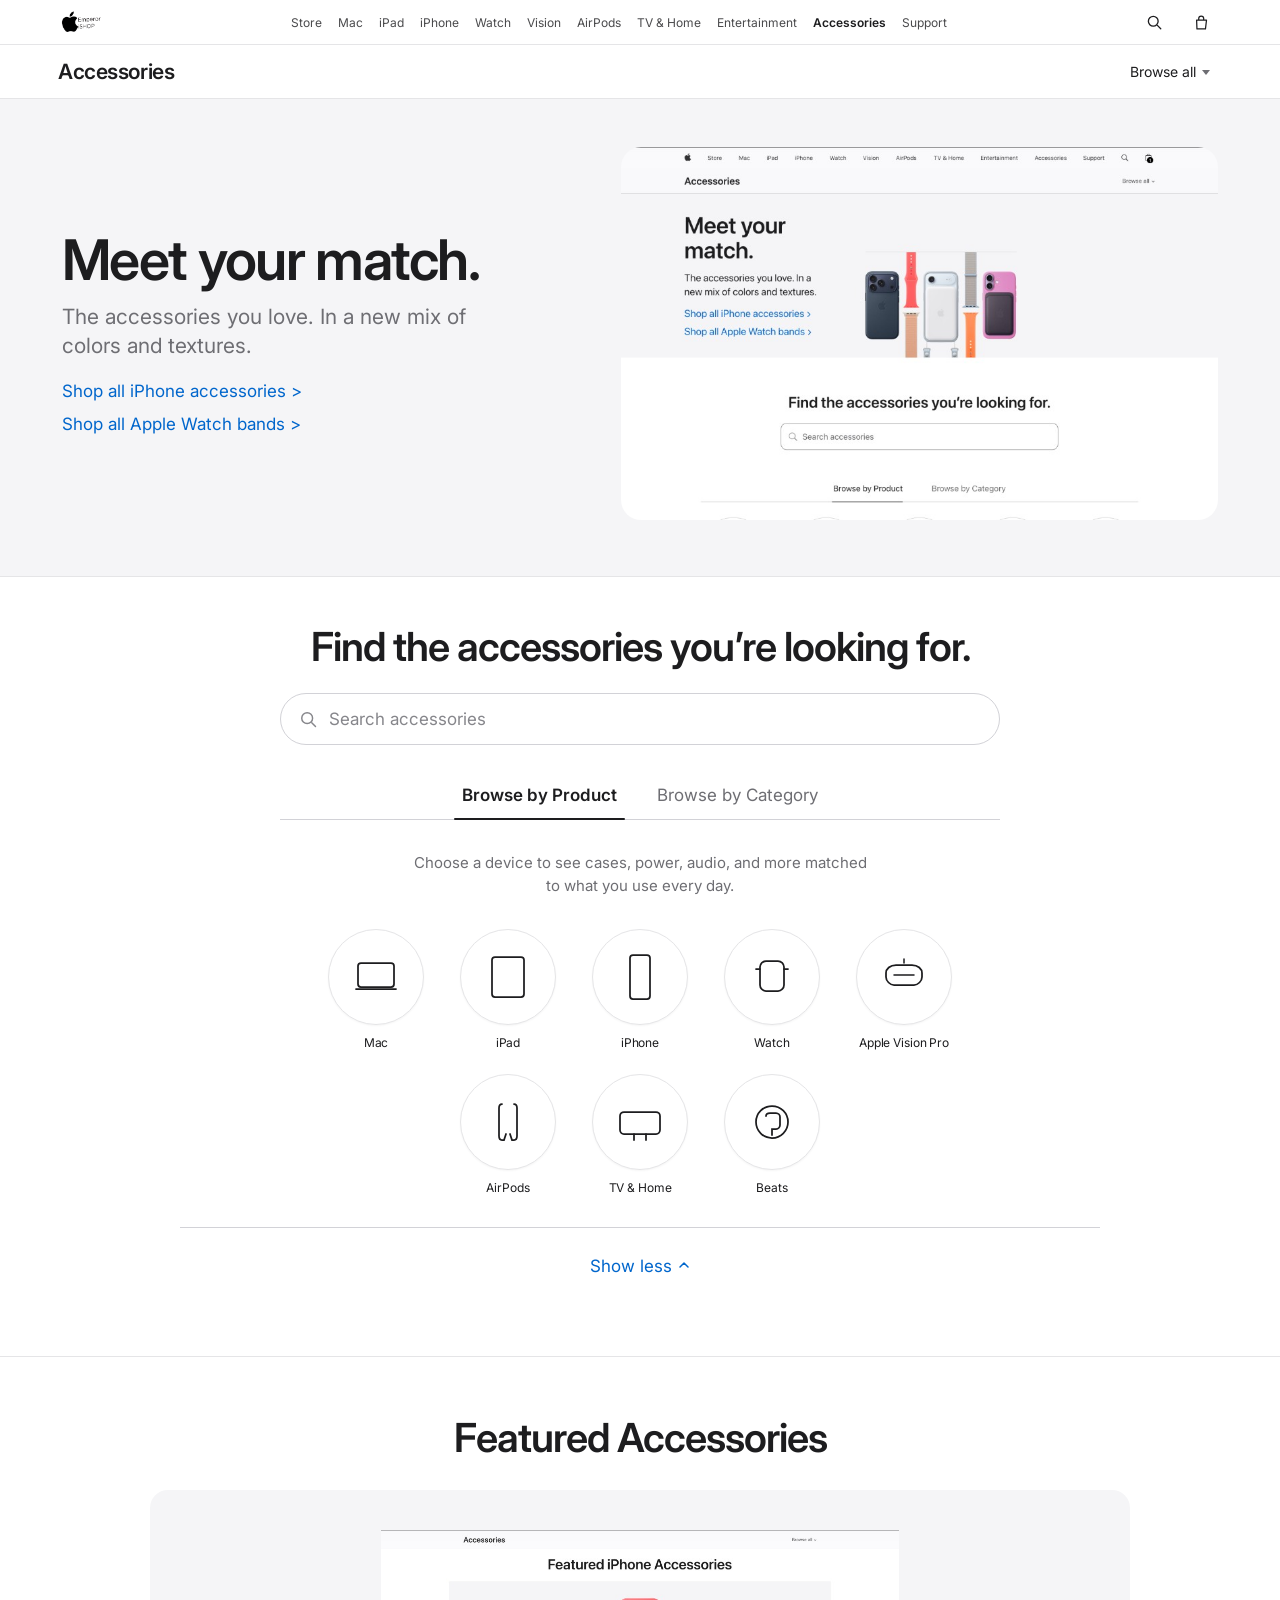
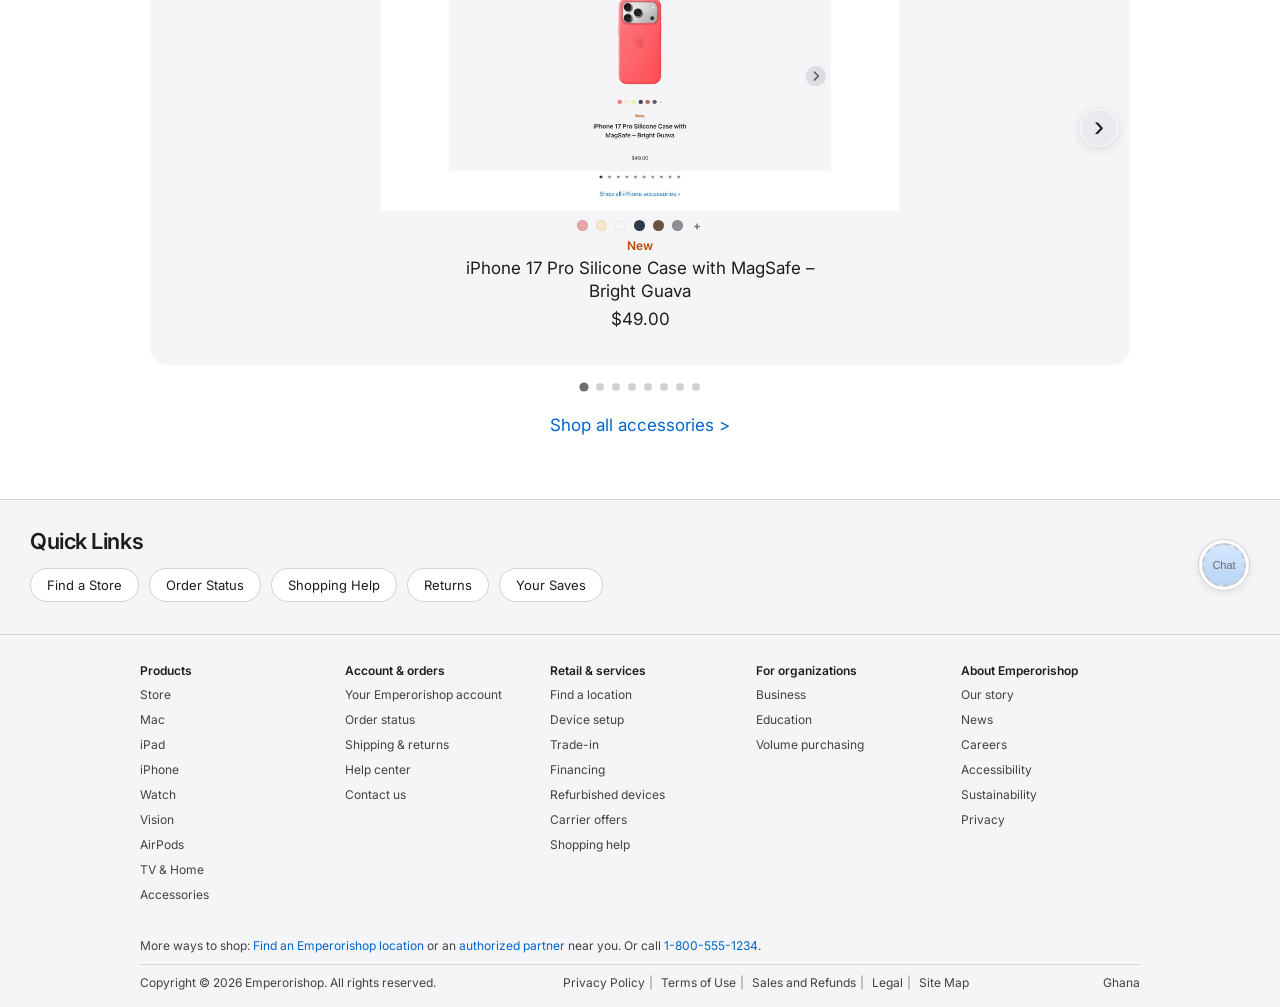
==== accessories/index.html @ 948c13aa "Update navigation links to point to the correct paths for Accessories and Support across multiple pa" ====
<!DOCTYPE html>
<html lang="en">
  <head>
    <meta charset="UTF-8" />
    <meta name="viewport" content="width=device-width, initial-scale=1.0" />
    <title>Accessories - Emperorishop</title>
    <link rel="preconnect" href="https://fonts.googleapis.com" />
    <link rel="preconnect" href="https://fonts.gstatic.com" crossorigin />
    <link
      href="https://fonts.googleapis.com/css2?family=Inter:wght@400;500;600;700&display=swap"
      rel="stylesheet"
    />
    <link rel="stylesheet" href="../mac/mac.css" />
    <link rel="stylesheet" href="./accessories.css" />
    <link rel="stylesheet" href="../scroll-arrows.css" />
  </head>
  <body>
    <header class="mac-top-nav">
      <div class="mac-nav-wrap">
        <a href="../index.html" class="mac-brand" aria-label="Emperorishop home">
          <img
            class="brand-logo"
            src="../images/emperorishop_logo.png"
            alt=""
            width="140"
            height="32"
            decoding="async"
          />
        </a>
        <nav class="mac-menu" id="site-menu" aria-label="Main Navigation">
          <a href="../store/">Store</a>
          <a href="../mac/">Mac</a>
          <a href="../ipad/">iPad</a>
          <a href="../iphone/">iPhone</a>
          <a href="#">Watch</a>
          <a href="#">Vision</a>
          <a href="#">AirPods</a>
          <a href="#">TV &amp; Home</a>
          <a href="#">Entertainment</a>
          <a href="./index.html" class="is-active" aria-current="page">Accessories</a>
          <a href="../support/">Support</a>
        </nav>
        <div class="mac-nav-icons">
          <button class="nav-icon-btn" type="button" aria-label="Search">
            <svg class="nav-icon-svg" width="18" height="18" viewBox="0 0 24 24" aria-hidden="true">
              <circle cx="11" cy="11" r="6.5" fill="none" stroke="currentColor" stroke-width="1.75" />
              <path d="M16.5 16.5L21 21" fill="none" stroke="currentColor" stroke-width="1.75" stroke-linecap="round" />
            </svg>
          </button>
          <button class="nav-icon-btn" type="button" aria-label="Shopping bag">
            <svg class="nav-icon-svg" width="17" height="19" viewBox="0 0 24 24" aria-hidden="true">
              <path
                d="M6.5 8.5h14L19 21H7L6.5 8.5zM9.5 8.5V6.5a3.5 3.5 0 117 0v2"
                fill="none"
                stroke="currentColor"
                stroke-width="1.75"
                stroke-linecap="round"
                stroke-linejoin="round"
              />
            </svg>
          </button>
          <button
            class="nav-menu-toggle"
            type="button"
            aria-label="Menu"
            aria-expanded="false"
            aria-controls="site-menu"
          >
            <span class="nav-menu-bars" aria-hidden="true"></span>
          </button>
        </div>
      </div>
    </header>

    <div class="accessories-subnav" role="region" aria-label="Accessories section">
      <div class="accessories-subnav-inner">
        <span class="accessories-subnav-title">Accessories</span>
        <button type="button" class="accessories-browse-btn" aria-expanded="false" aria-haspopup="listbox">
          Browse all
          <span class="chevron" aria-hidden="true"></span>
        </button>
      </div>
    </div>

    <main class="mac-main accessories-main">
      <section class="accessories-hero" aria-labelledby="accessories-hero-heading">
        <div class="accessories-hero-inner">
          <div class="accessories-hero-copy">
            <h1 id="accessories-hero-heading">Meet your match.</h1>
            <p>The accessories you love. In a new mix of colors and textures.</p>
            <div class="accessories-hero-ctas">
              <a href="../iphone/">Shop all iPhone accessories &gt;</a>
              <a href="#">Shop all Apple Watch bands &gt;</a>
            </div>
          </div>
          <div class="accessories-hero-media">
            <img
              src="../images/accessories-hero.png"
              alt=""
              width="980"
              height="560"
              decoding="async"
            />
          </div>
        </div>
      </section>

      <section class="accessories-find" aria-labelledby="accessories-find-heading">
        <div class="accessories-find-inner">
          <h2 id="accessories-find-heading">Find the accessories you&rsquo;re looking for.</h2>
          <div class="accessories-search-wrap">
            <svg width="20" height="20" viewBox="0 0 24 24" aria-hidden="true">
              <circle cx="11" cy="11" r="6.5" fill="none" stroke="currentColor" stroke-width="1.75" />
              <path d="M16.5 16.5L21 21" fill="none" stroke="currentColor" stroke-width="1.75" stroke-linecap="round" />
            </svg>
            <label for="accessories-search-input" class="visually-hidden">Search accessories</label>
            <input
              id="accessories-search-input"
              class="accessories-search"
              type="search"
              name="q"
              placeholder="Search accessories"
              autocomplete="off"
            />
          </div>
          <div
            class="accessories-tabs"
            role="tablist"
            aria-label="Browse accessories"
          >
            <button
              type="button"
              class="accessories-tab is-active"
              role="tab"
              id="tab-product"
              aria-selected="true"
              aria-controls="panel-product"
            >
              Browse by Product
            </button>
            <button
              type="button"
              class="accessories-tab"
              role="tab"
              id="tab-category"
              aria-selected="false"
              aria-controls="panel-category"
              tabindex="-1"
            >
              Browse by Category
            </button>
          </div>
        </div>
      </section>

      <div class="accessories-tab-panels">
        <div
          class="accessories-tab-panel accessories-tab-panel--product"
          id="panel-product"
          role="tabpanel"
          aria-labelledby="tab-product"
        >
          <div class="accessories-product-browse">
            <p class="accessories-product-intro">
              Choose a device to see cases, power, audio, and more matched to what you use every day.
            </p>
            <div class="accessories-product-grid accessories-product-grid--r1" role="list">
              <a href="../mac/" class="accessories-product-tile" role="listitem">
                <span class="accessories-product-icon" aria-hidden="true">
                  <svg viewBox="0 0 56 56" width="56" height="56" fill="none" xmlns="http://www.w3.org/2000/svg">
                    <rect x="10" y="14" width="36" height="24" rx="3" stroke="#1d1d1f" stroke-width="1.75" />
                    <path d="M8 40h40" stroke="#1d1d1f" stroke-width="1.75" stroke-linecap="round" />
                  </svg>
                </span>
                <span class="accessories-product-label">Mac</span>
              </a>
              <a href="../ipad/" class="accessories-product-tile" role="listitem">
                <span class="accessories-product-icon" aria-hidden="true">
                  <svg viewBox="0 0 56 56" width="56" height="56" fill="none" xmlns="http://www.w3.org/2000/svg">
                    <rect x="12" y="8" width="32" height="40" rx="3" stroke="#1d1d1f" stroke-width="1.75" />
                  </svg>
                </span>
                <span class="accessories-product-label">iPad</span>
              </a>
              <a href="../iphone/" class="accessories-product-tile" role="listitem">
                <span class="accessories-product-icon" aria-hidden="true">
                  <svg viewBox="0 0 56 56" width="56" height="56" fill="none" xmlns="http://www.w3.org/2000/svg">
                    <rect x="18" y="6" width="20" height="44" rx="3" stroke="#1d1d1f" stroke-width="1.75" />
                  </svg>
                </span>
                <span class="accessories-product-label">iPhone</span>
              </a>
              <a href="#" class="accessories-product-tile" role="listitem">
                <span class="accessories-product-icon" aria-hidden="true">
                  <svg viewBox="0 0 56 56" width="56" height="56" fill="none" xmlns="http://www.w3.org/2000/svg">
                    <rect x="16" y="12" width="24" height="30" rx="6" stroke="#1d1d1f" stroke-width="1.75" />
                    <path d="M12 20h4M40 20h4" stroke="#1d1d1f" stroke-width="1.75" stroke-linecap="round" />
                  </svg>
                </span>
                <span class="accessories-product-label">Watch</span>
              </a>
              <a href="#" class="accessories-product-tile" role="listitem">
                <span class="accessories-product-icon" aria-hidden="true">
                  <svg viewBox="0 0 56 56" width="56" height="56" fill="none" xmlns="http://www.w3.org/2000/svg">
                    <path
                      d="M10 24c0-4 4-8 10-8h16c6 0 10 4 10 8v4c0 4-4 8-8 8H18c-4 0-8-4-8-8v-4Z"
                      stroke="#1d1d1f"
                      stroke-width="1.75"
                    />
                    <path d="M28 14v-4M18 26h20" stroke="#1d1d1f" stroke-width="1.5" stroke-linecap="round" />
                  </svg>
                </span>
                <span class="accessories-product-label">Apple Vision Pro</span>
              </a>
            </div>
            <div
              class="accessories-product-grid accessories-product-grid--r2"
              id="accessories-product-row2"
              role="list"
              aria-label="More products"
            >
              <a href="#" class="accessories-product-tile" role="listitem">
                <span class="accessories-product-icon" aria-hidden="true">
                  <svg viewBox="0 0 56 56" width="56" height="56" fill="none" xmlns="http://www.w3.org/2000/svg">
                    <path
                      d="M22 10c-2 0-3 2-3 4v28c0 2 1 4 3 4h2l2-6M34 10c2 0 3 2 3 4v28c0 2-1 4-3 4h-2l-2-6"
                      stroke="#1d1d1f"
                      stroke-width="1.75"
                      stroke-linecap="round"
                    />
                  </svg>
                </span>
                <span class="accessories-product-label">AirPods</span>
              </a>
              <a href="#" class="accessories-product-tile" role="listitem">
                <span class="accessories-product-icon" aria-hidden="true">
                  <svg viewBox="0 0 56 56" width="56" height="56" fill="none" xmlns="http://www.w3.org/2000/svg">
                    <rect x="8" y="18" width="40" height="22" rx="4" stroke="#1d1d1f" stroke-width="1.75" />
                    <path d="M22 40v6M34 40v6" stroke="#1d1d1f" stroke-width="1.75" stroke-linecap="round" />
                  </svg>
                </span>
                <span class="accessories-product-label">TV &amp; Home</span>
              </a>
              <a href="#" class="accessories-product-tile" role="listitem">
                <span class="accessories-product-icon" aria-hidden="true">
                  <svg viewBox="0 0 56 56" width="56" height="56" fill="none" xmlns="http://www.w3.org/2000/svg">
                    <circle cx="28" cy="28" r="16" stroke="#1d1d1f" stroke-width="1.75" />
                    <path
                      d="M22 22c0-2 2-3 4-3h6c2.5 0 4 2 4 4v8c0 2-1.5 4-4 4h-4v6"
                      stroke="#1d1d1f"
                      stroke-width="1.75"
                      stroke-linecap="round"
                      fill="none"
                    />
                  </svg>
                </span>
                <span class="accessories-product-label">Beats</span>
              </a>
            </div>
            <div class="accessories-show-strip">
              <button
                type="button"
                class="accessories-show-toggle"
                id="accessories-show-toggle"
                aria-expanded="true"
                aria-controls="accessories-product-row2"
              >
                <span class="accessories-show-label">Show less</span>
                <svg
                  class="accessories-show-chevron"
                  width="12"
                  height="12"
                  viewBox="0 0 12 12"
                  aria-hidden="true"
                >
                  <path
                    fill="none"
                    stroke="currentColor"
                    stroke-width="1.5"
                    stroke-linecap="round"
                    stroke-linejoin="round"
                    d="M2 7l4-4 4 4"
                  />
                </svg>
              </button>
            </div>
          </div>
        </div>
        <div
          class="accessories-tab-panel accessories-tab-panel--category"
          id="panel-category"
          role="tabpanel"
          aria-labelledby="tab-category"
          hidden
        >
          <div class="accessories-category-browse">
            <p class="accessories-category-intro">
              Browse chargers, bands, bags, and more—organized the way you shop.
            </p>
            <div class="accessories-category-grid accessories-category-grid--r1" role="list">
              <a href="#" class="accessories-product-tile" role="listitem">
                <span class="accessories-product-icon" aria-hidden="true">
                  <svg viewBox="0 0 56 56" fill="none" xmlns="http://www.w3.org/2000/svg">
                    <path
                      d="M18 16l1.2 3.5 3.5 1.2-3.5 1.2L18 25.6l-1.2-3.7-3.5-1.2 3.5-1.2L18 16zM38 10l1 2.8 2.8 1-2.8 1L38 17.6l-1-2.8-2.8-1 2.8-1L38 10zM30 32l1 2.8 2.8 1-2.8 1L30 39.6l-1-2.8-2.8-1 2.8-1L30 32z"
                      fill="#1d1d1f"
                    />
                  </svg>
                </span>
                <span class="accessories-product-label">New Arrivals</span>
              </a>
              <a href="#" class="accessories-product-tile" role="listitem">
                <span class="accessories-product-icon" aria-hidden="true">
                  <svg viewBox="0 0 56 56" fill="none" xmlns="http://www.w3.org/2000/svg">
                    <rect x="14" y="10" width="22" height="36" rx="4" stroke="#1d1d1f" stroke-width="1.75" />
                    <rect x="18" y="14" width="14" height="22" rx="2" stroke="#1d1d1f" stroke-width="1.5" opacity="0.5" />
                  </svg>
                </span>
                <span class="accessories-product-label">Cases &amp; Protection</span>
              </a>
              <a href="#" class="accessories-product-tile" role="listitem">
                <span class="accessories-product-icon" aria-hidden="true">
                  <svg viewBox="0 0 56 56" fill="none" xmlns="http://www.w3.org/2000/svg">
                    <path
                      d="M18 12h12v8H18zM22 20v6M26 20v6"
                      stroke="#1d1d1f"
                      stroke-width="1.75"
                      stroke-linecap="round"
                    />
                    <path
                      d="M30 26c4 4 6 10 6 16"
                      stroke="#1d1d1f"
                      stroke-width="1.75"
                      stroke-linecap="round"
                    />
                    <path d="M36 42h6l4 4" stroke="#1d1d1f" stroke-width="1.5" stroke-linecap="round" />
                  </svg>
                </span>
                <span class="accessories-product-label">Charging Essentials</span>
              </a>
              <a href="#" class="accessories-product-tile" role="listitem">
                <span class="accessories-product-icon" aria-hidden="true">
                  <svg viewBox="0 0 56 56" fill="none" xmlns="http://www.w3.org/2000/svg">
                    <circle cx="28" cy="28" r="14" stroke="#1d1d1f" stroke-width="1.75" />
                    <path d="M28 18v20" stroke="#1d1d1f" stroke-width="1.75" stroke-linecap="round" />
                  </svg>
                </span>
                <span class="accessories-product-label">MagSafe</span>
              </a>
              <a href="#" class="accessories-product-tile" role="listitem">
                <span class="accessories-product-icon" aria-hidden="true">
                  <svg viewBox="0 0 56 56" fill="none" xmlns="http://www.w3.org/2000/svg">
                    <path
                      d="M12 30c0-8 7-14 16-14s16 6 16 14v6H12v-6z"
                      stroke="#1d1d1f"
                      stroke-width="1.75"
                      stroke-linejoin="round"
                    />
                    <path d="M16 22c4-6 10-8 12-8s8 2 12 8" stroke="#1d1d1f" stroke-width="1.75" stroke-linecap="round" />
                  </svg>
                </span>
                <span class="accessories-product-label">Headphones &amp; Speakers</span>
              </a>
            </div>
            <div
              class="accessories-category-grid accessories-category-grid--extra"
              id="accessories-category-extra"
              role="list"
              aria-label="More categories"
            >
              <a href="#" class="accessories-product-tile" role="listitem">
                <span class="accessories-product-icon" aria-hidden="true">
                  <svg viewBox="0 0 56 56" fill="none" xmlns="http://www.w3.org/2000/svg">
                    <rect x="18" y="14" width="20" height="28" rx="4" stroke="#1d1d1f" stroke-width="1.75" />
                    <path d="M14 22h4M14 34h4M38 22h4M38 34h4" stroke="#1d1d1f" stroke-width="1.5" stroke-linecap="round" />
                  </svg>
                </span>
                <span class="accessories-product-label">Apple Watch Bands</span>
              </a>
              <a href="#" class="accessories-product-tile" role="listitem">
                <span class="accessories-product-icon" aria-hidden="true">
                  <svg viewBox="0 0 56 56" fill="none" xmlns="http://www.w3.org/2000/svg">
                    <path
                      d="M10 24c0-4 4-8 10-8h16c6 0 10 4 10 8v4c0 4-4 8-8 8H18c-4 0-8-4-8-8v-4Z"
                      stroke="#1d1d1f"
                      stroke-width="1.75"
                    />
                    <path d="M28 14v-4M18 26h20" stroke="#1d1d1f" stroke-width="1.5" stroke-linecap="round" />
                  </svg>
                </span>
                <span class="accessories-product-label">Apple Vision Pro</span>
              </a>
              <a href="#" class="accessories-product-tile" role="listitem">
                <span class="accessories-product-icon" aria-hidden="true">
                  <svg viewBox="0 0 56 56" fill="none" xmlns="http://www.w3.org/2000/svg">
                    <path
                      d="M18 14c6-4 14-4 20 0"
                      stroke="#1d1d1f"
                      stroke-width="1.5"
                      stroke-linecap="round"
                    />
                    <path
                      d="M22 18c4-2.5 8-2.5 12 0M26 22h4"
                      stroke="#1d1d1f"
                      stroke-width="1.5"
                      stroke-linecap="round"
                    />
                    <path
                      d="M16 34h24l-2-16H18l-2 16z"
                      stroke="#1d1d1f"
                      stroke-width="1.75"
                      stroke-linecap="round"
                      stroke-linejoin="round"
                    />
                    <path
                      d="M22 26h2M28 26h2M32 26h2"
                      stroke="#1d1d1f"
                      stroke-width="1.5"
                      stroke-linecap="round"
                    />
                  </svg>
                </span>
                <span class="accessories-product-label">Home Office</span>
              </a>
              <a href="#" class="accessories-product-tile" role="listitem">
                <span class="accessories-product-icon" aria-hidden="true">
                  <svg viewBox="0 0 56 56" fill="none" xmlns="http://www.w3.org/2000/svg">
                    <rect x="10" y="18" width="36" height="22" rx="2" stroke="#1d1d1f" stroke-width="1.75" />
                    <path
                      d="M14 22h4M22 22h4M30 22h4M38 22h4M14 26h4M22 26h4M30 26h4M14 30h4M22 30h4"
                      stroke="#1d1d1f"
                      stroke-width="1.25"
                      stroke-linecap="round"
                    />
                  </svg>
                </span>
                <span class="accessories-product-label">Mice &amp; Keyboards</span>
              </a>
              <a href="#" class="accessories-product-tile" role="listitem">
                <span class="accessories-product-icon" aria-hidden="true">
                  <svg viewBox="0 0 56 56" fill="none" xmlns="http://www.w3.org/2000/svg">
                    <circle cx="28" cy="28" r="12" stroke="#1d1d1f" stroke-width="1.75" />
                    <path
                      d="M24 28c0-2 2-3 4-3s4 1 4 3-2 3-4 3-4-1-4-3z"
                      fill="#1d1d1f"
                    />
                  </svg>
                </span>
                <span class="accessories-product-label">AirTag and Accessories</span>
              </a>

              <a href="#" class="accessories-product-tile" role="listitem">
                <span class="accessories-product-icon" aria-hidden="true">
                  <svg viewBox="0 0 56 56" fill="none" xmlns="http://www.w3.org/2000/svg">
                    <circle cx="22" cy="14" r="4" stroke="#1d1d1f" stroke-width="1.75" />
                    <path
                      d="M18 22l-4 18h8l2-8 2 8h8l-4-18"
                      stroke="#1d1d1f"
                      stroke-width="1.75"
                      stroke-linecap="round"
                      stroke-linejoin="round"
                    />
                    <path d="M20 32h12" stroke="#1d1d1f" stroke-width="1.5" stroke-linecap="round" />
                  </svg>
                </span>
                <span class="accessories-product-label">Health &amp; Fitness</span>
              </a>
              <a href="#" class="accessories-product-tile" role="listitem">
                <span class="accessories-product-icon" aria-hidden="true">
                  <svg viewBox="0 0 56 56" fill="none" xmlns="http://www.w3.org/2000/svg">
                    <circle cx="28" cy="28" r="14" stroke="#1d1d1f" stroke-width="1.75" />
                    <circle cx="28" cy="26" r="3" fill="#1d1d1f" />
                    <path
                      d="M22 34h12M28 22v6"
                      stroke="#1d1d1f"
                      stroke-width="1.75"
                      stroke-linecap="round"
                    />
                  </svg>
                </span>
                <span class="accessories-product-label">Accessibility</span>
              </a>
              <a href="#" class="accessories-product-tile" role="listitem">
                <span class="accessories-product-icon" aria-hidden="true">
                  <svg viewBox="0 0 56 56" fill="none" xmlns="http://www.w3.org/2000/svg">
                    <rect x="14" y="20" width="28" height="18" rx="4" stroke="#1d1d1f" stroke-width="1.75" />
                    <path d="M18 26h6M24 26h2M32 26h4M18 30h8M26 30h6" stroke="#1d1d1f" stroke-width="1.5" stroke-linecap="round" />
                    <path d="M22 14v4M34 14v4" stroke="#1d1d1f" stroke-width="1.75" stroke-linecap="round" />
                  </svg>
                </span>
                <span class="accessories-product-label">Gaming</span>
              </a>
              <a href="#" class="accessories-product-tile" role="listitem">
                <span class="accessories-product-icon" aria-hidden="true">
                  <svg viewBox="0 0 56 56" fill="none" xmlns="http://www.w3.org/2000/svg">
                    <rect x="16" y="18" width="24" height="18" rx="3" stroke="#1d1d1f" stroke-width="1.75" />
                    <circle cx="22" cy="26" r="2.5" fill="#1d1d1f" />
                    <path d="M30 24h6M33 21v6" stroke="#1d1d1f" stroke-width="1.5" stroke-linecap="round" />
                    <path d="M28 14h4l2-4" stroke="#1d1d1f" stroke-width="1.5" stroke-linecap="round" />
                  </svg>
                </span>
                <span class="accessories-product-label">Photography</span>
              </a>
              <a href="#" class="accessories-product-tile" role="listitem">
                <span class="accessories-product-icon" aria-hidden="true">
                  <svg viewBox="0 0 56 56" fill="none" xmlns="http://www.w3.org/2000/svg">
                    <path
                      d="M12 36c8-12 12-20 20-24 4 8 8 14 16 18-4 4-8 6-14 6-8 0-16-4-22 0z"
                      stroke="#1d1d1f"
                      stroke-width="1.75"
                      stroke-linecap="round"
                      stroke-linejoin="round"
                    />
                  </svg>
                </span>
                <span class="accessories-product-label">Creative Tools</span>
              </a>
            </div>
            <div class="accessories-show-strip">
              <button
                type="button"
                class="accessories-show-toggle"
                id="accessories-category-show-toggle"
                aria-expanded="true"
                aria-controls="accessories-category-extra"
              >
                <span class="accessories-show-label">Show less</span>
                <svg
                  class="accessories-show-chevron"
                  width="12"
                  height="12"
                  viewBox="0 0 12 12"
                  aria-hidden="true"
                >
                  <path
                    fill="none"
                    stroke="currentColor"
                    stroke-width="1.5"
                    stroke-linecap="round"
                    stroke-linejoin="round"
                    d="M2 7l4-4 4 4"
                  />
                </svg>
              </button>
            </div>
          </div>
        </div>
      </div>

      <section class="accessories-featured-iphone" aria-labelledby="featured-iphone-heading">
        <div class="accessories-featured-inner">
          <h2 id="featured-iphone-heading" class="accessories-featured-title">Featured Accessories</h2>
          <div
            class="accessories-featured-carousel scroll-arrows-wrap"
            id="featuredIphoneCarousel"
            role="region"
            aria-roledescription="carousel"
            aria-label="Featured accessories"
          >
            <div class="accessories-featured-viewport">
              <div class="accessories-featured-track" id="featuredIphoneTrack">
                <article class="accessories-featured-slide" aria-hidden="false" data-featured-slide="0">
                  <div class="accessories-featured-slide-media">
                    <img
                      src="../images/featured-iphone-accessory-1.png"
                      alt="iPhone 17 Pro Silicone Case with MagSafe in Bright Guava"
                      width="420"
                      height="420"
                      decoding="async"
                    />
                  </div>
                  <div class="accessories-featured-swatches" aria-hidden="true">
                    <span class="accessories-featured-swatch" style="--swatch: #e8a4a8"></span>
                    <span class="accessories-featured-swatch" style="--swatch: #f5e6c8"></span>
                    <span class="accessories-featured-swatch" style="--swatch: #f5f5f5"></span>
                    <span class="accessories-featured-swatch" style="--swatch: #2d3a4a"></span>
                    <span class="accessories-featured-swatch" style="--swatch: #6b5344"></span>
                    <span class="accessories-featured-swatch" style="--swatch: #8e8e93"></span>
                    <span class="accessories-featured-swatch accessories-featured-swatch--more">+</span>
                  </div>
                  <p class="accessories-featured-badge">New</p>
                  <h3 class="accessories-featured-name">
                    iPhone 17 Pro Silicone Case with MagSafe – Bright Guava
                  </h3>
                  <p class="accessories-featured-price">$49.00</p>
                </article>
                <article class="accessories-featured-slide" aria-hidden="true" data-featured-slide="1">
                  <div class="accessories-featured-slide-media">
                    <img
                      src="../images/iPhone%20lineup%20image.jpg"
                      alt="iPhone accessories"
                      width="420"
                      height="420"
                      decoding="async"
                    />
                  </div>
                  <div class="accessories-featured-swatches" aria-hidden="true">
                    <span class="accessories-featured-swatch" style="--swatch: #1d1d1f"></span>
                    <span class="accessories-featured-swatch" style="--swatch: #e8e8ed"></span>
                    <span class="accessories-featured-swatch" style="--swatch: #0071e3"></span>
                    <span class="accessories-featured-swatch accessories-featured-swatch--more">+</span>
                  </div>
                  <p class="accessories-featured-badge">New</p>
                  <h3 class="accessories-featured-name">Clear Case with MagSafe for iPhone 17</h3>
                  <p class="accessories-featured-price">$39.00</p>
                </article>
                <article class="accessories-featured-slide" aria-hidden="true" data-featured-slide="2">
                  <div class="accessories-featured-slide-media">
                    <img
                      src="../images/AirPods%20image.jpg"
                      alt="AirPods Pro"
                      width="420"
                      height="420"
                      decoding="async"
                    />
                  </div>
                  <div class="accessories-featured-swatches" aria-hidden="true">
                    <span class="accessories-featured-swatch" style="--swatch: #f5f5f7"></span>
                    <span class="accessories-featured-swatch" style="--swatch: #1d1d1f"></span>
                  </div>
                  <p class="accessories-featured-badge">New</p>
                  <h3 class="accessories-featured-name">AirPods Pro 3</h3>
                  <p class="accessories-featured-price">$249.00</p>
                </article>
                <article class="accessories-featured-slide" aria-hidden="true" data-featured-slide="3">
                  <div class="accessories-featured-slide-media">
                    <img
                      src="../images/Watch%20product%20.jpg"
                      alt="Apple Watch band"
                      width="420"
                      height="420"
                      decoding="async"
                    />
                  </div>
                  <div class="accessories-featured-swatches" aria-hidden="true">
                    <span class="accessories-featured-swatch" style="--swatch: #c4a574"></span>
                    <span class="accessories-featured-swatch" style="--swatch: #3a3a3c"></span>
                    <span class="accessories-featured-swatch" style="--swatch: #e85d75"></span>
                    <span class="accessories-featured-swatch accessories-featured-swatch--more">+</span>
                  </div>
                  <h3 class="accessories-featured-name">Sport Band for Apple Watch</h3>
                  <p class="accessories-featured-price">$49.00</p>
                </article>
                <article class="accessories-featured-slide" aria-hidden="true" data-featured-slide="4">
                  <div class="accessories-featured-slide-media">
                    <img
                      src="../images/Card%20image.jpg"
                      alt="Wallet accessory"
                      width="420"
                      height="420"
                      decoding="async"
                    />
                  </div>
                  <div class="accessories-featured-swatches" aria-hidden="true">
                    <span class="accessories-featured-swatch" style="--swatch: #5c4033"></span>
                    <span class="accessories-featured-swatch" style="--swatch: #1d1d1f"></span>
                  </div>
                  <h3 class="accessories-featured-name">FineWoven Wallet with MagSafe</h3>
                  <p class="accessories-featured-price">$59.00</p>
                </article>
                <article class="accessories-featured-slide" aria-hidden="true" data-featured-slide="5">
                  <div class="accessories-featured-slide-media">
                    <img
                      src="../images/Trade%20In%20image.jpg"
                      alt="Charging accessory"
                      width="420"
                      height="420"
                      decoding="async"
                    />
                  </div>
                  <div class="accessories-featured-swatches" aria-hidden="true">
                    <span class="accessories-featured-swatch" style="--swatch: #ffffff"></span>
                  </div>
                  <h3 class="accessories-featured-name">MagSafe Charger (2 m)</h3>
                  <p class="accessories-featured-price">$39.00</p>
                </article>
                <article class="accessories-featured-slide" aria-hidden="true" data-featured-slide="6">
                  <div class="accessories-featured-slide-media">
                    <img
                      src="../images/Front%20iPad%20image.jpg"
                      alt="Smart accessory"
                      width="420"
                      height="420"
                      decoding="async"
                    />
                  </div>
                  <div class="accessories-featured-swatches" aria-hidden="true">
                    <span class="accessories-featured-swatch" style="--swatch: #2d2d2f"></span>
                    <span class="accessories-featured-swatch" style="--swatch: #e3dcd4"></span>
                    <span class="accessories-featured-swatch accessories-featured-swatch--more">+</span>
                  </div>
                  <p class="accessories-featured-badge">New</p>
                  <h3 class="accessories-featured-name">Smart Folio for iPhone 17 Pro</h3>
                  <p class="accessories-featured-price">$79.00</p>
                </article>
                <article class="accessories-featured-slide" aria-hidden="true" data-featured-slide="7">
                  <div class="accessories-featured-slide-media">
                    <img
                      src="../images/MacBook%20image%20with%20hands.jpg"
                      alt="Desk accessory"
                      width="420"
                      height="420"
                      decoding="async"
                    />
                  </div>
                  <div class="accessories-featured-swatches" aria-hidden="true">
                    <span class="accessories-featured-swatch" style="--swatch: #c7c7cc"></span>
                    <span class="accessories-featured-swatch" style="--swatch: #1d1d1f"></span>
                  </div>
                  <h3 class="accessories-featured-name">20W USB-C Power Adapter</h3>
                  <p class="accessories-featured-price">$19.00</p>
                </article>
              </div>
            </div>
            <button
              type="button"
              class="scroll-arrow-btn scroll-arrow-btn-next accessories-featured-next is-visible"
              id="featuredIphoneNext"
              aria-label="Next featured accessory"
            >
              <span aria-hidden="true">›</span>
            </button>
          </div>
          <div class="accessories-featured-dots" role="tablist" aria-label="Featured slides">
            <button
              type="button"
              class="accessories-featured-dot is-active"
              role="tab"
              aria-selected="true"
              aria-label="Slide 1"
              data-featured-dot="0"
            ></button>
            <button type="button" class="accessories-featured-dot" role="tab" aria-selected="false" aria-label="Slide 2" data-featured-dot="1"></button>
            <button type="button" class="accessories-featured-dot" role="tab" aria-selected="false" aria-label="Slide 3" data-featured-dot="2"></button>
            <button type="button" class="accessories-featured-dot" role="tab" aria-selected="false" aria-label="Slide 4" data-featured-dot="3"></button>
            <button type="button" class="accessories-featured-dot" role="tab" aria-selected="false" aria-label="Slide 5" data-featured-dot="4"></button>
            <button type="button" class="accessories-featured-dot" role="tab" aria-selected="false" aria-label="Slide 6" data-featured-dot="5"></button>
            <button type="button" class="accessories-featured-dot" role="tab" aria-selected="false" aria-label="Slide 7" data-featured-dot="6"></button>
            <button type="button" class="accessories-featured-dot" role="tab" aria-selected="false" aria-label="Slide 8" data-featured-dot="7"></button>
          </div>
          <p class="accessories-featured-shopall">
            <a href="../iphone/">Shop all accessories &gt;</a>
          </p>
        </div>
      </section>
    </main>

    <section class="quick-links-band" aria-label="Quick Links">
      <div class="quick-links-inner">
        <div class="quick-links-row">
          <div class="quick-links-left">
            <h2 class="quick-links-title">Quick Links</h2>
            <div class="quick-links-pills">
              <a href="#">Find a Store</a>
              <a href="#">Order Status</a>
              <a href="#">Shopping Help</a>
              <a href="#">Returns</a>
              <a href="#">Your Saves</a>
            </div>
          </div>
          <button type="button" class="quick-links-fab" aria-label="Chat with a specialist">
            <span class="quick-links-avatar placeholder">Chat</span>
          </button>
        </div>
      </div>
    </section>

    <footer class="site-footer">
      <div class="footer-wrap">
        <div class="footer-links-grid">
          <div class="footer-col">
            <h4>Products</h4>
            <a href="../store/">Store</a>
            <a href="../mac/">Mac</a>
            <a href="../ipad/">iPad</a>
            <a href="../iphone/">iPhone</a>
            <a href="#">Watch</a>
            <a href="#">Vision</a>
            <a href="#">AirPods</a>
            <a href="#">TV &amp; Home</a>
            <a href="./index.html" aria-current="page">Accessories</a>
          </div>

          <div class="footer-col">
            <h4>Account &amp; orders</h4>
            <a href="#">Your Emperorishop account</a>
            <a href="#">Order status</a>
            <a href="#">Shipping &amp; returns</a>
            <a href="#">Help center</a>
            <a href="#">Contact us</a>
          </div>

          <div class="footer-col">
            <h4>Retail &amp; services</h4>
            <a href="#">Find a location</a>
            <a href="#">Device setup</a>
            <a href="#">Trade-in</a>
            <a href="#">Financing</a>
            <a href="#">Refurbished devices</a>
            <a href="#">Carrier offers</a>
            <a href="#">Shopping help</a>
          </div>

          <div class="footer-col">
            <h4>For organizations</h4>
            <a href="#">Business</a>
            <a href="#">Education</a>
            <a href="#">Volume purchasing</a>
          </div>

          <div class="footer-col">
            <h4>About Emperorishop</h4>
            <a href="#">Our story</a>
            <a href="#">News</a>
            <a href="#">Careers</a>
            <a href="#">Accessibility</a>
            <a href="#">Sustainability</a>
            <a href="#">Privacy</a>
          </div>
        </div>

        <div class="footer-shop-note">
          More ways to shop: <a href="#">Find an Emperorishop location</a> or an
          <a href="#">authorized partner</a> near you. Or call
          <a href="tel:+18005551234">1-800-555-1234</a>.
        </div>

        <div class="footer-legal">
          <p>Copyright © 2026 Emperorishop. All rights reserved.</p>
          <div class="footer-legal-links">
            <a href="#">Privacy Policy</a>
            <a href="#">Terms of Use</a>
            <a href="#">Sales and Refunds</a>
            <a href="#">Legal</a>
            <a href="#">Site Map</a>
          </div>
          <span>Ghana</span>
        </div>
      </div>
    </footer>
    <script src="../nav.js" defer></script>
    <script src="../scroll-arrows.js" defer></script>
    <script>
      (function () {
        var tabs = document.querySelectorAll(".accessories-tab");
        var panels = document.querySelectorAll(".accessories-tab-panel");
        if (!tabs.length || !panels.length) return;

        function activate(index) {
          tabs.forEach(function (t, i) {
            var on = i === index;
            t.classList.toggle("is-active", on);
            t.setAttribute("aria-selected", on ? "true" : "false");
            t.setAttribute("tabindex", on ? "0" : "-1");
          });
          panels.forEach(function (p, i) {
            p.hidden = i !== index;
          });
        }

        tabs.forEach(function (tab, i) {
          tab.addEventListener("click", function () {
            activate(i);
          });
          tab.addEventListener("keydown", function (e) {
            var next = i;
            if (e.key === "ArrowRight") next = (i + 1) % tabs.length;
            else if (e.key === "ArrowLeft") next = (i - 1 + tabs.length) % tabs.length;
            else return;
            e.preventDefault();
            tabs[next].focus();
            activate(next);
          });
        });
      })();
    </script>
    <script>
      (function () {
        var row = document.getElementById("accessories-product-row2");
        var btn = document.getElementById("accessories-show-toggle");
        if (!row || !btn) return;
        var label = btn.querySelector(".accessories-show-label");

        function setExpanded(expanded) {
          row.hidden = !expanded;
          btn.setAttribute("aria-expanded", expanded ? "true" : "false");
          btn.classList.toggle("accessories-show-toggle--collapsed", !expanded);
          if (label) label.textContent = expanded ? "Show less" : "Show more";
        }

        setExpanded(true);

        btn.addEventListener("click", function () {
          var expanded = btn.getAttribute("aria-expanded") === "true";
          setExpanded(!expanded);
        });
      })();
    </script>
    <script>
      (function () {
        var row = document.getElementById("accessories-category-extra");
        var btn = document.getElementById("accessories-category-show-toggle");
        if (!row || !btn) return;
        var label = btn.querySelector(".accessories-show-label");

        function setExpanded(expanded) {
          row.hidden = !expanded;
          btn.setAttribute("aria-expanded", expanded ? "true" : "false");
          btn.classList.toggle("accessories-show-toggle--collapsed", !expanded);
          if (label) label.textContent = expanded ? "Show less" : "Show more";
        }

        setExpanded(true);

        btn.addEventListener("click", function () {
          var expanded = btn.getAttribute("aria-expanded") === "true";
          setExpanded(!expanded);
        });
      })();
    </script>
    <script>
      (function () {
        var viewport = document.querySelector(".accessories-featured-viewport");
        var track = document.getElementById("featuredIphoneTrack");
        var nextBtn = document.getElementById("featuredIphoneNext");
        var dots = document.querySelectorAll("[data-featured-dot]");
        var slides = document.querySelectorAll(".accessories-featured-slide");
        if (!viewport || !track || !nextBtn || !slides.length) return;

        var n = slides.length;
        var index = 0;

        function slideWidth() {
          return viewport.offsetWidth;
        }

        function sizeSlides() {
          var w = slideWidth();
          slides.forEach(function (s) {
            s.style.flex = "0 0 " + w + "px";
            s.style.width = w + "px";
            s.style.maxWidth = w + "px";
          });
        }

        function go(i) {
          index = ((i % n) + n) % n;
          var w = slideWidth();
          track.style.transform = "translateX(-" + index * w + "px)";
          slides.forEach(function (s, j) {
            s.setAttribute("aria-hidden", j !== index ? "true" : "false");
          });
          if (dots.length) {
            dots.forEach(function (d, j) {
              var on = j === index;
              d.classList.toggle("is-active", on);
              d.setAttribute("aria-selected", on ? "true" : "false");
              d.setAttribute("tabindex", on ? "0" : "-1");
            });
          }
        }

        nextBtn.addEventListener("click", function () {
          go(index + 1);
        });

        dots.forEach(function (d) {
          d.addEventListener("click", function () {
            go(parseInt(d.getAttribute("data-featured-dot"), 10));
          });
        });

        window.addEventListener(
          "resize",
          function () {
            sizeSlides();
            go(index);
          },
          { passive: true }
        );

        sizeSlides();
        go(0);
      })();
    </script>
  </body>
</html>
---- mac/mac.css ----
* {
  box-sizing: border-box;
  margin: 0;
  padding: 0;
}

:root {
  --text: #1d1d1f;
  --muted: #6e6e73;
  --bg-page: #fff;
  --bg-subtle: #f5f5f7;
  --blue: #0066cc;
  --orange-new: #bf4800;
}

body {
  font-family: "Inter", -apple-system, BlinkMacSystemFont, "Segoe UI", sans-serif;
  background: var(--bg-page);
  color: var(--text);
  overflow-x: hidden;
}

.mac-top-nav {
  background: #fff;
  border-bottom: 1px solid #e5e5e7;
  position: sticky;
  top: 0;
  z-index: 20;
}

.mac-nav-wrap {
  max-width: 1200px;
  margin: 0 auto;
  height: 44px;
  display: flex;
  align-items: center;
  justify-content: space-between;
  gap: 14px;
  padding: 0 18px;
}

.mac-brand {
  color: #111;
  text-decoration: none;
  font-size: 14px;
  font-weight: 600;
  letter-spacing: -0.02em;
  display: inline-flex;
  align-items: center;
  line-height: 0;
}

.brand-logo {
  display: block;
  height: 27px;
  width: auto;
  max-width: min(210px, 48vw);
}

.mac-menu {
  display: flex;
  align-items: center;
  gap: 16px;
  overflow-x: auto;
  scrollbar-width: none;
}

.mac-menu::-webkit-scrollbar {
  display: none;
}

.mac-menu a {
  color: #1d1d1fcc;
  text-decoration: none;
  font-size: 12px;
  white-space: nowrap;
}

.mac-menu a.is-active {
  color: #1d1d1f;
  font-weight: 600;
}

.mac-nav-icons {
  display: flex;
  align-items: center;
  gap: 2px;
}

.nav-icon-btn,
.nav-menu-toggle {
  border: none;
  background: transparent;
  color: #1d1d1f;
  cursor: pointer;
  padding: 0;
  width: 44px;
  height: 44px;
  display: inline-flex;
  align-items: center;
  justify-content: center;
  flex-shrink: 0;
  -webkit-tap-highlight-color: transparent;
}

.nav-icon-svg {
  display: block;
}

.nav-menu-toggle {
  display: none;
}

.nav-menu-bars {
  position: relative;
  width: 17px;
  height: 11px;
  display: block;
}

.nav-menu-bars::before,
.nav-menu-bars::after {
  content: "";
  position: absolute;
  left: 0;
  right: 0;
  height: 1px;
  border-radius: 1px;
  background: #1d1d1f;
}

.nav-menu-bars::before {
  top: 2px;
}

.nav-menu-bars::after {
  bottom: 2px;
}

.mac-promo-banner {
  background: #f5f5f7;
  border-bottom: 1px solid #e5e5e7;
  padding: 10px 18px;
  text-align: center;
}

.mac-promo-banner p {
  font-size: 12px;
  line-height: 1.35;
  color: var(--text);
}

.mac-promo-banner a {
  color: var(--blue);
  text-decoration: none;
}

.mac-promo-banner a:hover {
  text-decoration: underline;
}

.mac-main {
  max-width: 1120px;
  margin: 0 auto;
  padding: 36px 22px 0;
}

.mac-hero h1 {
  font-size: clamp(64px, 12vw, 112px);
  line-height: 1.02;
  letter-spacing: -0.03em;
  font-weight: 600;
  margin-bottom: 8px;
}

.mac-product-rail-wrap {
  margin-top: 28px;
  margin-left: -22px;
  margin-right: -22px;
  padding: 0 22px 8px;
}

.mac-product-rail {
  display: flex;
  gap: 20px;
  overflow-x: auto;
  scroll-snap-type: x proximity;
  scrollbar-width: none;
  padding-bottom: 6px;
}

.mac-product-rail::-webkit-scrollbar {
  display: none;
}

.mac-product-tile {
  flex: 0 0 auto;
  scroll-snap-align: start;
  width: 108px;
  text-align: center;
  text-decoration: none;
  color: inherit;
  display: flex;
  flex-direction: column;
  align-items: center;
  gap: 10px;
  position: relative;
  padding-top: 6px;
}

.mac-product-tile--new {
  padding-top: 18px;
}

.mac-product-img {
  width: 88px;
  height: 72px;
  border-radius: 12px;
  font-size: 9px;
  padding: 4px;
}

.mac-product-label {
  font-size: 12px;
  line-height: 1.25;
  font-weight: 400;
  max-width: 108px;
}

.mac-product-new {
  position: absolute;
  top: 0;
  left: 50%;
  transform: translateX(-50%);
  font-size: 10px;
  font-weight: 600;
  color: var(--orange-new);
  letter-spacing: 0.02em;
  white-space: nowrap;
}

.placeholder {
  display: flex;
  align-items: center;
  justify-content: center;
  text-align: center;
  background: linear-gradient(180deg, #fafafc 0%, #e8e8ed 100%);
  border: 2px dashed #c7c7cc;
  color: var(--muted);
  font-weight: 500;
}

.mac-lineup {
  margin-top: 48px;
  margin-left: -22px;
  margin-right: -22px;
  padding: 48px 22px 70px;
  background: var(--bg-subtle);
}

.mac-lineup h2 {
  font-size: clamp(36px, 5vw, 56px);
  line-height: 1.05;
  letter-spacing: -0.025em;
  font-weight: 600;
  margin-bottom: 22px;
}

.mac-filters {
  display: flex;
  flex-wrap: wrap;
  gap: 10px;
}

.mac-filter {
  border: none;
  border-radius: 999px;
  padding: 9px 20px;
  font-size: 14px;
  font-family: inherit;
  font-weight: 500;
  cursor: pointer;
  background: #e8e8ed;
  color: var(--text);
}

.mac-filter:hover {
  background: #dedee3;
}

.mac-filter-active {
  background: #1d1d1f;
  color: #fff;
}

.mac-filter-active:hover {
  background: #000;
}

.mac-lineup-carousel {
  margin-top: 32px;
  position: relative;
  padding-bottom: 52px;
}

.mac-lineup-rail {
  display: flex;
  gap: 16px;
  overflow-x: auto;
  scroll-snap-type: x proximity;
  scrollbar-width: none;
  padding: 4px 2px 12px;
}

.mac-lineup-rail::-webkit-scrollbar {
  display: none;
}

.mac-lineup-rail:focus {
  outline: none;
}

.mac-lineup-rail:focus-visible {
  outline: 2px solid #0066cc;
  outline-offset: 4px;
}

.mac-lineup-card {
  flex: 0 0 min(360px, calc(100vw - 48px));
  scroll-snap-align: start;
  text-align: left;
}

.mac-lineup-card-visual {
  background: #fff;
  border-radius: 20px;
  padding: 20px;
  margin-bottom: 14px;
  box-shadow: 0 2px 12px #0000000a;
}

.mac-lineup-card-img {
  height: 220px;
  border-radius: 14px;
  font-size: 11px;
}

.mac-lineup-card-img.placeholder {
  border: 2px dashed #c7c7cc;
}

.mac-lineup-swatches {
  display: flex;
  flex-wrap: wrap;
  gap: 8px;
  margin-bottom: 10px;
}

.mac-lineup-swatch {
  width: 14px;
  height: 14px;
  border-radius: 50%;
  border: 1px solid #d2d2d7;
  flex-shrink: 0;
}

.mac-lineup-swatch-more {
  display: inline-flex;
  align-items: center;
  justify-content: center;
  width: 18px;
  height: 18px;
  font-size: 10px;
  font-weight: 600;
  color: var(--muted);
  background: #ebebed;
  border: 1px solid #d2d2d7;
}

.mac-lineup-card-eyebrow {
  display: block;
  font-size: 12px;
  font-weight: 600;
  color: var(--orange-new);
  letter-spacing: 0.02em;
  margin-bottom: 6px;
}

.mac-lineup-card-title {
  font-size: clamp(26px, 2.8vw, 34px);
  font-weight: 600;
  letter-spacing: -0.02em;
  line-height: 1.08;
  margin-bottom: 8px;
}

.mac-lineup-card-tagline {
  font-size: 17px;
  line-height: 1.35;
  color: var(--muted);
  margin-bottom: 12px;
}

.mac-lineup-card-price {
  font-size: 17px;
  font-weight: 600;
  color: var(--text);
  margin-bottom: 16px;
}

.mac-lineup-card-cta {
  display: flex;
  align-items: center;
  gap: 18px;
  flex-wrap: wrap;
}

.mac-lineup-btn-primary {
  display: inline-block;
  padding: 8px 18px;
  border-radius: 999px;
  background: #0071e3;
  color: #fff;
  text-decoration: none;
  font-size: 15px;
  font-weight: 500;
}

.mac-lineup-btn-primary:hover {
  background: #0059b3;
}

.mac-lineup-link-buy {
  color: #0066cc;
  text-decoration: none;
  font-size: 15px;
}

.mac-lineup-link-buy:hover {
  text-decoration: underline;
}

.mac-lineup-controls {
  position: absolute;
  right: 0;
  bottom: 0;
  display: flex;
  gap: 12px;
}

.mac-carousel-btn {
  width: 40px;
  height: 40px;
  border-radius: 50%;
  border: none;
  background: #e8e8ed;
  color: #1d1d1f;
  font-size: 22px;
  line-height: 1;
  cursor: pointer;
  display: flex;
  align-items: center;
  justify-content: center;
  padding: 0 0 2px;
}

.mac-carousel-btn:hover {
  background: #dedee3;
}

.mac-why {
  margin-left: -22px;
  margin-right: -22px;
  padding: 56px 22px 0;
  background: #f5f5f7;
  border-top: 1px solid #e5e5e7;
}

.mac-why-header {
  display: flex;
  justify-content: space-between;
  align-items: flex-start;
  gap: 20px;
  margin-bottom: 28px;
  flex-wrap: wrap;
}

.mac-why-header h2 {
  font-size: clamp(28px, 3.8vw, 42px);
  line-height: 1.08;
  letter-spacing: -0.025em;
  font-weight: 600;
  max-width: 800px;
}

.mac-why-shop-link {
  color: #0066cc;
  font-size: 17px;
  text-decoration: none;
  white-space: nowrap;
  padding-top: 6px;
}

.mac-why-shop-link:hover {
  text-decoration: underline;
}

.mac-why-carousel {
  position: relative;
  padding-bottom: 52px;
}

.mac-why-rail {
  display: flex;
  gap: 16px;
  overflow-x: auto;
  scroll-snap-type: x proximity;
  scrollbar-width: none;
  padding: 4px 2px 8px;
}

.mac-why-rail::-webkit-scrollbar {
  display: none;
}

.mac-why-rail:focus {
  outline: none;
}

.mac-why-rail:focus-visible {
  outline: 2px solid #0066cc;
  outline-offset: 4px;
}

.mac-why-card {
  flex: 0 0 min(320px, calc(100vw - 48px));
  scroll-snap-align: start;
  background: #fff;
  border-radius: 20px;
  padding: 24px 22px 20px;
  box-shadow: 0 2px 16px #0000000d;
  display: flex;
  flex-direction: column;
  min-height: 440px;
  text-align: left;
}

.mac-why-label {
  display: block;
  font-size: 12px;
  font-weight: 600;
  color: #6e6e73;
  margin-bottom: 8px;
}

.mac-why-title {
  font-size: clamp(22px, 2.5vw, 28px);
  font-weight: 600;
  letter-spacing: -0.02em;
  line-height: 1.15;
  margin-bottom: 10px;
}

.mac-why-sub {
  font-size: 15px;
  line-height: 1.45;
  color: #1d1d1f;
  margin-bottom: 18px;
}

.mac-why-visual {
  position: relative;
  margin-top: auto;
  flex: 1;
  min-height: 188px;
  display: flex;
  flex-direction: column;
}

.mac-why-img {
  flex: 1;
  min-height: 188px;
  border-radius: 14px;
  font-size: 11px;
}

.mac-why-img.placeholder {
  border: 2px dashed #c7c7cc;
}

.mac-why-expand {
  position: absolute;
  bottom: 12px;
  right: 12px;
  width: 32px;
  height: 32px;
  border-radius: 50%;
  border: none;
  background: #1d1d1f;
  color: #fff;
  font-size: 18px;
  line-height: 1;
  cursor: pointer;
  display: flex;
  align-items: center;
  justify-content: center;
  padding: 0 0 2px;
}

.mac-why-expand:hover {
  background: #000;
}

.mac-why-controls {
  position: absolute;
  right: 0;
  bottom: 0;
  display: flex;
  gap: 12px;
}

.mac-switch {
  margin-left: -22px;
  margin-right: -22px;
  padding: 56px 22px 64px;
  background: #f5f5f7;
  border-top: 1px solid #e5e5e7;
}

.mac-switch-title {
  font-size: clamp(32px, 4.5vw, 48px);
  line-height: 1.06;
  letter-spacing: -0.025em;
  font-weight: 600;
  margin-bottom: 24px;
  text-align: left;
}

.mac-switch-grid {
  display: grid;
  grid-template-columns: repeat(2, minmax(0, 1fr));
  gap: 16px;
}

.mac-switch-card {
  background: #fff;
  border-radius: 20px;
  padding: 36px 28px 0;
  text-align: center;
  box-shadow: 0 2px 16px #0000000d;
  overflow: hidden;
  display: flex;
  flex-direction: column;
  align-items: center;
}

.mac-switch-card h3 {
  font-size: clamp(24px, 2.8vw, 32px);
  font-weight: 600;
  letter-spacing: -0.02em;
  line-height: 1.12;
  margin-bottom: 12px;
  max-width: 360px;
}

.mac-switch-card p {
  font-size: 17px;
  line-height: 1.45;
  color: #1d1d1f;
  max-width: 420px;
  margin: 0 0 14px;
}

.mac-switch-link {
  color: #0066cc;
  text-decoration: none;
  font-size: 17px;
  margin-bottom: 28px;
}

.mac-switch-link:hover {
  text-decoration: underline;
}

.mac-switch-media {
  margin-top: auto;
  margin-left: -28px;
  margin-right: -28px;
  width: calc(100% + 56px);
  min-height: 260px;
  display: flex;
  align-items: center;
  justify-content: center;
  font-size: 12px;
  font-weight: 500;
}

.mac-switch-media.placeholder {
  border: none;
  border-top: 2px dashed #c7c7cc;
  border-radius: 0;
  background: linear-gradient(180deg, #fafafc 0%, #ececf0 100%);
  color: var(--muted);
}

.mac-essentials {
  margin-left: -22px;
  margin-right: -22px;
  padding: 56px 22px 64px;
  background: #f5f5f7;
  border-top: 1px solid #e5e5e7;
}

.mac-essentials-title {
  font-size: clamp(32px, 4.5vw, 48px);
  line-height: 1.06;
  letter-spacing: -0.025em;
  font-weight: 600;
  margin-bottom: 24px;
  text-align: left;
}

.mac-essentials-grid {
  display: grid;
  grid-template-columns: repeat(2, minmax(0, 1fr));
  gap: 16px;
}

.mac-essentials-card {
  background: #fff;
  border-radius: 20px;
  padding: 40px 28px 0;
  text-align: center;
  box-shadow: 0 2px 16px #0000000d;
  overflow: hidden;
  display: flex;
  flex-direction: column;
  align-items: center;
  transition: box-shadow 0.2s ease, transform 0.2s ease;
}

.mac-essentials-card:hover {
  box-shadow: 0 8px 28px #00000012;
  transform: translateY(-2px);
}

.mac-essentials-new {
  display: block;
  font-size: 12px;
  font-weight: 600;
  color: var(--orange-new);
  letter-spacing: 0.02em;
  margin-bottom: 10px;
}

.mac-essentials-card h3 {
  font-size: clamp(24px, 2.8vw, 32px);
  font-weight: 600;
  letter-spacing: -0.02em;
  line-height: 1.12;
  margin-bottom: 10px;
  max-width: 340px;
}

.mac-essentials-card p {
  font-size: 17px;
  line-height: 1.45;
  color: #1d1d1f;
  max-width: 380px;
  margin: 0 0 14px;
}

.mac-essentials-link {
  color: #0066cc;
  text-decoration: none;
  font-size: 17px;
  margin-bottom: 32px;
}

.mac-essentials-link:hover {
  text-decoration: underline;
}

.mac-essentials-media {
  margin-top: auto;
  margin-left: -28px;
  margin-right: -28px;
  width: calc(100% + 56px);
  min-height: 280px;
  display: flex;
  align-items: center;
  justify-content: center;
  font-size: 12px;
  font-weight: 500;
}

.mac-essentials-media.placeholder {
  border: none;
  border-top: 2px dashed #c7c7cc;
  border-radius: 0;
  background: linear-gradient(180deg, #fafafc 0%, #ececf0 100%);
  color: var(--muted);
}

.quick-links-band {
  background: #f5f5f7;
  border-top: 1px solid #d2d2d7;
  padding: 28px 18px 32px;
}

.quick-links-inner {
  max-width: 1220px;
  margin: 0 auto;
}

.quick-links-row {
  display: flex;
  align-items: center;
  justify-content: space-between;
  gap: 20px;
}

.quick-links-title {
  font-size: 22px;
  font-weight: 600;
  letter-spacing: -0.02em;
  color: #1d1d1f;
  margin-bottom: 14px;
}

.quick-links-pills {
  display: flex;
  flex-wrap: wrap;
  gap: 10px;
}

.quick-links-pills a {
  display: inline-block;
  padding: 8px 16px;
  border-radius: 20px;
  border: 1px solid #d2d2d7;
  background: #fff;
  color: #1d1d1f;
  text-decoration: none;
  font-size: 13px;
}

.quick-links-pills a:hover {
  background: #ececef;
}

.quick-links-fab {
  flex-shrink: 0;
  width: 52px;
  height: 52px;
  border-radius: 50%;
  border: 1px solid #d2d2d7;
  padding: 3px;
  background: #fff;
  cursor: pointer;
  box-shadow: 0 2px 8px #00000014;
  align-self: center;
}

.quick-links-avatar {
  width: 100%;
  height: 100%;
  border-radius: 50%;
  display: flex;
  align-items: center;
  justify-content: center;
  font-size: 11px;
  font-weight: 500;
}

.quick-links-avatar.placeholder {
  background: linear-gradient(180deg, #d6e8ff 0%, #b8d4f5 100%);
  border: 2px dashed #c7c7cc;
  color: #6e6e73;
}

.site-footer {
  background: #f5f5f7;
  color: #424245;
  border-top: 1px solid #d2d2d7;
}

.footer-wrap {
  max-width: 1040px;
  margin: 0 auto;
  padding: 18px 20px 14px;
}

.footer-links-grid {
  display: grid;
  grid-template-columns: repeat(5, minmax(0, 1fr));
  gap: 26px;
  padding-top: 10px;
}

.footer-col h4 {
  font-size: 12px;
  line-height: 1.33337;
  font-weight: 600;
  color: #1d1d1f;
  margin-bottom: 8px;
}

.footer-subheading {
  margin-top: 20px;
}

.footer-col a {
  display: block;
  text-decoration: none;
  color: #424245;
  font-size: 12px;
  line-height: 1.33337;
  margin-bottom: 9px;
}

.footer-col a:hover,
.footer-shop-note a:hover,
.footer-legal-links a:hover {
  text-decoration: underline;
}

.footer-shop-note {
  margin-top: 26px;
  border-bottom: 1px solid #d2d2d7;
  padding-bottom: 10px;
  font-size: 12px;
  line-height: 1.33337;
}

.footer-shop-note a {
  color: #0066cc;
  text-decoration: none;
}

.footer-legal {
  display: flex;
  align-items: center;
  justify-content: space-between;
  gap: 14px;
  padding: 10px 0 2px;
  flex-wrap: wrap;
}

.footer-legal p,
.footer-legal span {
  font-size: 12px;
  line-height: 1.33337;
}

.footer-legal-links {
  display: flex;
  align-items: center;
  gap: 8px;
  flex-wrap: wrap;
}

.footer-legal-links a {
  color: #424245;
  text-decoration: none;
  font-size: 12px;
  line-height: 1.33337;
  position: relative;
  padding-right: 8px;
}

.footer-legal-links a:not(:last-child)::after {
  content: "|";
  position: absolute;
  right: 0;
  color: #86868b;
}

@media (max-width: 1040px) {
  .footer-links-grid {
    grid-template-columns: repeat(3, minmax(0, 1fr));
    gap: 20px;
  }

  .footer-legal {
    flex-direction: column;
    align-items: flex-start;
  }

  .quick-links-row {
    flex-wrap: wrap;
    align-items: flex-start;
  }
}

@media (max-width: 760px) {
  .mac-menu {
    display: none;
  }

  body.nav-drawer-open {
    overflow: hidden;
  }

  body.nav-drawer-open .mac-main {
    position: relative;
    z-index: 0;
  }

  .mac-top-nav.is-open {
    z-index: 10000;
  }

  .mac-top-nav.is-open .mac-menu {
    display: flex;
    position: fixed;
    top: 48px;
    left: 0;
    right: 0;
    bottom: 0;
    z-index: 10001;
    width: 100%;
    max-width: none;
    margin: 0;
    padding: 8px 0 calc(20px + env(safe-area-inset-bottom));
    flex-direction: column;
    align-items: stretch;
    align-content: flex-start;
    gap: 0;
    background: #fff;
    overflow-x: hidden;
    overflow-y: auto;
    -webkit-overflow-scrolling: touch;
    box-sizing: border-box;
    overscroll-behavior: contain;
  }

  .mac-top-nav.is-open .mac-menu a {
    padding: 14px max(20px, env(safe-area-inset-right)) 14px max(20px, env(safe-area-inset-left));
    border-bottom: 1px solid rgba(0, 0, 0, 0.08);
    font-size: 17px;
    font-weight: 400;
    color: #1d1d1f;
    white-space: normal;
    text-align: left;
  }

  .mac-top-nav.is-open .mac-menu a.is-active {
    font-weight: 600;
  }

  .nav-menu-toggle {
    display: inline-flex;
  }

  .mac-nav-wrap {
    height: 48px;
    padding: 0 max(10px, env(safe-area-inset-right)) 0 max(10px, env(safe-area-inset-left));
  }

  .brand-logo {
    height: 24px;
    max-width: min(190px, 52vw);
  }

  .mac-main {
    padding-top: 24px;
  }

  .mac-hero h1 {
    font-size: clamp(52px, 14vw, 88px);
  }

  .mac-product-tile {
    width: 96px;
  }

  .mac-product-img {
    width: 78px;
    height: 64px;
  }

  .mac-lineup-card {
    flex-basis: calc(100vw - 44px);
  }

  .mac-lineup-card-img {
    height: 190px;
  }

  .mac-lineup-carousel {
    padding-bottom: 58px;
  }

  .mac-lineup-controls {
    right: 4px;
  }

  .mac-why {
    padding-top: 40px;
  }

  .mac-why-header h2 {
    font-size: clamp(24px, 6vw, 34px);
  }

  .mac-why-shop-link {
    padding-top: 0;
  }

  .mac-why-card {
    flex-basis: calc(100vw - 44px);
    min-height: 400px;
  }

  .mac-why-carousel {
    padding-bottom: 56px;
  }

  .mac-why-controls {
    right: 4px;
  }

  .mac-switch {
    padding: 40px 22px 48px;
  }

  .mac-switch-grid {
    grid-template-columns: 1fr;
  }

  .mac-switch-card {
    padding: 32px 22px 0;
  }

  .mac-switch-media {
    margin-left: -22px;
    margin-right: -22px;
    width: calc(100% + 44px);
    min-height: 220px;
  }

  .mac-essentials {
    padding: 40px 22px 48px;
  }

  .mac-essentials-grid {
    grid-template-columns: 1fr;
  }

  .mac-essentials-card {
    padding: 32px 22px 0;
  }

  .mac-essentials-card:hover {
    transform: none;
  }

  .mac-essentials-media {
    margin-left: -22px;
    margin-right: -22px;
    width: calc(100% + 44px);
    min-height: 240px;
  }

  .footer-wrap {
    padding: 16px 14px 14px;
  }

  .footer-links-grid {
    grid-template-columns: repeat(2, minmax(0, 1fr));
    gap: 16px;
  }

  .footer-subheading {
    margin-top: 14px;
  }

  .quick-links-band {
    padding: 22px 14px 26px;
  }

  .quick-links-title {
    font-size: 19px;
  }

  .quick-links-pills {
    gap: 8px;
  }

  .quick-links-pills a {
    font-size: 12px;
    padding: 7px 14px;
  }
}
---- accessories/accessories.css ----
/* Accessories page — extends ../mac/mac.css */

.visually-hidden {
  position: absolute;
  width: 1px;
  height: 1px;
  padding: 0;
  margin: -1px;
  overflow: hidden;
  clip: rect(0, 0, 0, 0);
  white-space: nowrap;
  border: 0;
}

.accessories-subnav {
  background: #fff;
  border-bottom: 1px solid #e5e5e7;
}

.accessories-subnav-inner {
  max-width: 1200px;
  margin: 0 auto;
  padding: 12px 18px;
  display: flex;
  align-items: center;
  justify-content: space-between;
  gap: 16px;
}

.accessories-subnav-title {
  font-size: 21px;
  font-weight: 600;
  letter-spacing: -0.02em;
  color: var(--text);
}

.accessories-browse-btn {
  display: inline-flex;
  align-items: center;
  gap: 6px;
  padding: 6px 12px;
  margin: 0;
  border: none;
  border-radius: 8px;
  background: transparent;
  font-family: inherit;
  font-size: 14px;
  font-weight: 400;
  color: var(--text);
  cursor: pointer;
  -webkit-tap-highlight-color: transparent;
}

.accessories-browse-btn:hover {
  background: rgba(0, 0, 0, 0.04);
}

.accessories-browse-btn .chevron {
  display: inline-block;
  width: 0;
  height: 0;
  border-left: 4px solid transparent;
  border-right: 4px solid transparent;
  border-top: 5px solid #6e6e73;
  margin-top: 2px;
}

main.mac-main.accessories-main {
  margin: 0;
  padding: 0;
  max-width: none;
}

.accessories-hero {
  background: #f5f5f7;
  border-bottom: 1px solid #e5e5e7;
}

.accessories-hero-inner {
  max-width: 1200px;
  margin: 0 auto;
  padding: 48px 22px 56px;
  display: grid;
  grid-template-columns: minmax(0, 1fr) minmax(0, 1.15fr);
  gap: 32px 40px;
  align-items: center;
}

.accessories-hero-copy h1 {
  font-size: clamp(40px, 5.5vw, 56px);
  line-height: 1.05;
  font-weight: 600;
  letter-spacing: -0.03em;
  margin-bottom: 12px;
  color: #1d1d1f;
}

.accessories-hero-copy p {
  font-size: clamp(17px, 2.2vw, 21px);
  line-height: 1.4;
  color: #6e6e73;
  margin-bottom: 20px;
  max-width: 36ch;
}

.accessories-hero-ctas {
  display: flex;
  flex-direction: column;
  align-items: flex-start;
  gap: 10px;
}

.accessories-hero-ctas a {
  color: var(--blue);
  text-decoration: none;
  font-size: 17px;
  line-height: 1.35;
}

.accessories-hero-ctas a:hover {
  text-decoration: underline;
}

.accessories-hero-media {
  position: relative;
  border-radius: 20px;
  overflow: hidden;
  background: #e8e8ed;
  aspect-ratio: 16 / 10;
  max-height: min(420px, 52vw);
  margin-left: auto;
  width: 100%;
}

.accessories-hero-media img {
  width: 100%;
  height: 100%;
  object-fit: cover;
  object-position: center;
  display: block;
}

.accessories-find {
  background: #fff;
  padding: 48px 22px 0;
}

.accessories-find-inner {
  max-width: 720px;
  margin: 0 auto;
  text-align: center;
}

.accessories-find-inner h2 {
  font-size: clamp(28px, 4vw, 40px);
  font-weight: 600;
  letter-spacing: -0.025em;
  line-height: 1.1;
  margin-bottom: 24px;
  color: #1d1d1f;
}

.accessories-search-wrap {
  position: relative;
  margin-bottom: 28px;
}

.accessories-search-wrap svg {
  position: absolute;
  left: 18px;
  top: 50%;
  transform: translateY(-50%);
  color: #86868b;
  pointer-events: none;
}

.accessories-search {
  width: 100%;
  height: 52px;
  padding: 0 20px 0 48px;
  border: 1px solid #d2d2d7;
  border-radius: 999px;
  font-family: inherit;
  font-size: 17px;
  background: #fff;
  color: var(--text);
  outline: none;
  transition: border-color 0.2s ease, box-shadow 0.2s ease;
}

.accessories-search::placeholder {
  color: #86868b;
}

.accessories-search:focus {
  border-color: #0071e3;
  box-shadow: 0 0 0 4px rgba(0, 113, 227, 0.15);
}

.accessories-tabs {
  display: flex;
  justify-content: center;
  gap: 0;
  border-bottom: 1px solid #d2d2d7;
  margin-top: 8px;
}

.accessories-tab {
  position: relative;
  padding: 12px 20px 14px;
  margin: 0;
  border: none;
  background: none;
  font-family: inherit;
  font-size: 17px;
  font-weight: 400;
  color: #6e6e73;
  cursor: pointer;
  -webkit-tap-highlight-color: transparent;
}

.accessories-tab:hover {
  color: #1d1d1f;
}

.accessories-tab.is-active {
  color: #1d1d1f;
  font-weight: 600;
}

.accessories-tab.is-active::after {
  content: "";
  position: absolute;
  left: 12px;
  right: 12px;
  bottom: -1px;
  height: 2px;
  background: #1d1d1f;
  border-radius: 1px;
}

.accessories-tab-panels {
  padding: 32px 22px 64px;
  max-width: 1200px;
  margin: 0 auto;
}

.accessories-tab-panel {
  font-size: 15px;
  line-height: 1.5;
  color: var(--muted);
  text-align: center;
}

.accessories-tab-panel--product {
  text-align: center;
}

.accessories-tab-panel--category {
  text-align: center;
}

.accessories-category-browse {
  max-width: 1000px;
  margin: 0 auto;
}

.accessories-category-intro {
  max-width: 52ch;
  margin: 0 auto 28px;
  color: var(--muted);
}

.accessories-category-grid {
  display: grid;
  grid-template-columns: repeat(5, minmax(0, 1fr));
  gap: 28px 18px;
  margin: 0;
  padding: 0;
  list-style: none;
}

.accessories-category-grid--r1 {
  margin-bottom: 8px;
}

.accessories-category-grid--extra {
  margin-bottom: 8px;
  padding-top: 8px;
}

.accessories-category-grid--extra[hidden] {
  display: none !important;
}

.accessories-category-grid .accessories-product-tile {
  width: 100%;
  max-width: 132px;
  margin: 0 auto;
}

.accessories-category-grid .accessories-product-label {
  max-width: none;
  font-size: 11px;
  line-height: 1.3;
}

.accessories-tab-panel--category .accessories-product-tile:hover .accessories-product-label {
  color: var(--blue);
  text-decoration: underline;
}

@media (max-width: 960px) {
  .accessories-category-grid {
    grid-template-columns: repeat(4, minmax(0, 1fr));
  }
}

.accessories-product-intro {
  max-width: 52ch;
  margin: 0 auto 28px;
  color: var(--muted);
}

.accessories-product-browse {
  max-width: 920px;
  margin: 0 auto;
}

.accessories-product-grid {
  display: flex;
  flex-wrap: wrap;
  justify-content: center;
  gap: 20px 28px;
  list-style: none;
  margin: 0;
  padding: 0;
}

.accessories-product-grid--r1 {
  margin-bottom: 8px;
}

.accessories-product-grid--r2 {
  margin-bottom: 8px;
  padding-top: 8px;
}

.accessories-product-grid--r2[hidden] {
  display: none !important;
}

.accessories-product-tile {
  display: flex;
  flex-direction: column;
  align-items: center;
  gap: 10px;
  width: 104px;
  text-decoration: none;
  color: #1d1d1f;
  padding: 4px;
  border-radius: 12px;
  transition:
    transform 0.2s ease,
    box-shadow 0.2s ease;
  -webkit-tap-highlight-color: transparent;
}

.accessories-product-tile:hover {
  transform: scale(1.03);
}

.accessories-product-tile:focus-visible {
  outline: 2px solid var(--blue);
  outline-offset: 4px;
}

.accessories-product-icon {
  width: clamp(72px, 18vw, 96px);
  height: clamp(72px, 18vw, 96px);
  border-radius: 50%;
  border: 1px solid #e5e5e7;
  background: #fff;
  display: flex;
  align-items: center;
  justify-content: center;
  box-shadow: 0 1px 2px rgba(0, 0, 0, 0.04);
  transition: box-shadow 0.2s ease;
}

.accessories-product-tile:hover .accessories-product-icon {
  box-shadow: 0 4px 16px rgba(0, 0, 0, 0.08);
}

.accessories-product-icon svg {
  width: 56px;
  height: 56px;
  max-width: 72%;
  max-height: 72%;
}

.accessories-product-label {
  font-size: 12px;
  font-weight: 400;
  line-height: 1.25;
  text-align: center;
  letter-spacing: -0.01em;
  max-width: 108px;
}

.accessories-show-strip {
  display: flex;
  justify-content: center;
  border-top: 1px solid #d2d2d7;
  margin-top: 28px;
  padding-top: 20px;
  padding-bottom: 8px;
}

.accessories-show-toggle {
  display: inline-flex;
  align-items: center;
  justify-content: center;
  gap: 6px;
  margin: 0 auto;
  padding: 8px 12px;
  border: none;
  background: none;
  font-family: inherit;
  font-size: 17px;
  font-weight: 400;
  color: var(--blue);
  cursor: pointer;
  -webkit-tap-highlight-color: transparent;
}

.accessories-show-toggle:hover {
  text-decoration: underline;
}

.accessories-show-toggle:focus-visible {
  outline: 2px solid var(--blue);
  outline-offset: 2px;
  border-radius: 4px;
}

.accessories-show-chevron {
  flex-shrink: 0;
  color: var(--blue);
  transition: transform 0.2s ease;
}

.accessories-show-toggle--collapsed .accessories-show-chevron {
  transform: rotate(180deg);
}

/* Featured iPhone Accessories carousel */
.accessories-featured-iphone {
  background: #fff;
  padding: 56px 22px 64px;
  border-top: 1px solid #e5e5e7;
}

.accessories-featured-inner {
  max-width: 980px;
  margin: 0 auto;
}

.accessories-featured-title {
  font-size: clamp(28px, 4vw, 40px);
  font-weight: 600;
  letter-spacing: -0.025em;
  text-align: center;
  margin-bottom: 28px;
  color: #1d1d1f;
}

.accessories-featured-carousel {
  position: relative;
}

.accessories-featured-viewport {
  overflow: hidden;
  width: 100%;
  background: #f5f5f7;
  border-radius: 18px;
  min-height: min(420px, 70vw);
}

.accessories-featured-track {
  display: flex;
  width: 100%;
  transition: transform 0.45s cubic-bezier(0.25, 0.1, 0.25, 1);
  will-change: transform;
}

.accessories-featured-slide {
  flex: 0 0 auto;
  box-sizing: border-box;
  padding: clamp(24px, 4vw, 40px) clamp(20px, 5vw, 56px) 36px;
  text-align: center;
}

.accessories-featured-slide-media {
  display: flex;
  align-items: center;
  justify-content: center;
  min-height: min(220px, 42vw);
  margin-bottom: 8px;
}

.accessories-featured-slide-media img {
  max-width: 100%;
  max-height: min(280px, 48vw);
  width: auto;
  height: auto;
  object-fit: contain;
}

.accessories-featured-swatches {
  display: flex;
  justify-content: center;
  align-items: center;
  gap: 8px;
  margin: 10px 0 6px;
  flex-wrap: wrap;
}

.accessories-featured-swatch {
  width: 11px;
  height: 11px;
  border-radius: 50%;
  background: var(--swatch, #d2d2d7);
  border: 1px solid rgba(0, 0, 0, 0.06);
  flex-shrink: 0;
}

.accessories-featured-swatch--more {
  width: auto;
  height: auto;
  padding: 0 2px;
  font-size: 12px;
  font-weight: 600;
  line-height: 1;
  color: #6e6e73;
  background: transparent;
  border: none;
}

.accessories-featured-badge {
  font-size: 12px;
  font-weight: 600;
  color: #bf4800;
  margin: 6px 0 4px;
  letter-spacing: 0.02em;
}

.accessories-featured-name {
  font-size: clamp(15px, 2vw, 17px);
  font-weight: 400;
  line-height: 1.35;
  color: #1d1d1f;
  margin: 8px auto 6px;
  max-width: 36ch;
}

.accessories-featured-badge + .accessories-featured-name {
  margin-top: 4px;
}

.accessories-featured-price {
  font-size: 17px;
  font-weight: 400;
  color: #1d1d1f;
  margin: 0;
}

.accessories-featured-carousel .scroll-arrow-btn-next {
  right: 12px;
  opacity: 1;
  pointer-events: auto;
}

.accessories-featured-dots {
  display: flex;
  justify-content: center;
  align-items: center;
  gap: 8px;
  margin-top: 18px;
  flex-wrap: wrap;
}

.accessories-featured-dot {
  width: 8px;
  height: 8px;
  border-radius: 50%;
  border: none;
  padding: 0;
  background: #d2d2d7;
  cursor: pointer;
  transition: background 0.2s ease, transform 0.2s ease;
  -webkit-tap-highlight-color: transparent;
}

.accessories-featured-dot:hover {
  background: #aeaeb2;
}

.accessories-featured-dot.is-active {
  background: #6e6e73;
  transform: scale(1.15);
}

.accessories-featured-dot:focus-visible {
  outline: 2px solid var(--blue);
  outline-offset: 2px;
}

.accessories-featured-shopall {
  margin: 24px 0 0;
  text-align: center;
}

.accessories-featured-shopall a {
  color: var(--blue);
  text-decoration: none;
  font-size: 17px;
}

.accessories-featured-shopall a:hover {
  text-decoration: underline;
}

@media (prefers-reduced-motion: reduce) {
  .accessories-featured-track {
    transition: none;
  }
}

@media (max-width: 900px) {
  .accessories-hero-inner {
    grid-template-columns: 1fr;
    padding-top: 36px;
    padding-bottom: 44px;
  }

  .accessories-hero-media {
    max-height: none;
    aspect-ratio: 16 / 11;
    order: -1;
  }

  .accessories-hero-copy p {
    max-width: none;
  }
}

@media (max-width: 760px) {
  main.mac-main.accessories-main {
    padding: 0;
  }

  .accessories-subnav-inner {
    padding: 10px max(14px, env(safe-area-inset-right)) 10px max(14px, env(safe-area-inset-left));
  }

  .accessories-subnav-title {
    font-size: 19px;
  }

  .accessories-find {
    padding-top: 36px;
  }

  .accessories-tabs {
    flex-wrap: wrap;
  }

  .accessories-tab {
    font-size: 15px;
    padding-left: 14px;
    padding-right: 14px;
  }

  .accessories-product-grid {
    gap: 16px 18px;
  }

  .accessories-product-tile {
    width: 92px;
  }

  .accessories-product-icon {
    width: clamp(64px, 22vw, 84px);
    height: clamp(64px, 22vw, 84px);
  }

  .accessories-category-grid {
    grid-template-columns: repeat(3, minmax(0, 1fr));
    gap: 22px 14px;
  }

  .accessories-featured-iphone {
    padding: 40px 18px 48px;
  }

  .accessories-featured-carousel .scroll-arrow-btn-next {
    right: 8px;
  }
}

@media (max-width: 520px) {
  .accessories-category-grid {
    grid-template-columns: repeat(2, minmax(0, 1fr));
  }
}
---- scroll-arrows.css ----
.scroll-arrows-wrap {
  position: relative;
}

.scroll-arrow-btn {
  position: absolute;
  top: 50%;
  transform: translateY(-50%);
  width: 38px;
  height: 38px;
  border: none;
  border-radius: 50%;
  background: rgba(232, 232, 237, 0.94);
  color: #1d1d1f;
  font-size: 30px;
  line-height: 1;
  display: inline-flex;
  align-items: center;
  justify-content: center;
  padding: 0 0 3px;
  opacity: 0;
  pointer-events: none;
  transition:
    opacity 0.2s ease,
    background-color 0.2s ease;
  z-index: 4;
  box-shadow:
    0 2px 12px rgba(0, 0, 0, 0.12),
    inset 0 0 0 1px rgba(255, 255, 255, 0.75);
  cursor: pointer;
}

.scroll-arrow-btn.is-visible {
  opacity: 1;
  pointer-events: auto;
}

.scroll-arrow-btn:hover {
  background: rgba(222, 222, 227, 0.98);
}

.scroll-arrow-btn:focus-visible {
  outline: 2px solid #0066cc;
  outline-offset: 2px;
}

.scroll-arrow-btn-prev {
  left: 8px;
}

.scroll-arrow-btn-next {
  right: 8px;
}

@media (max-width: 760px) {
  .scroll-arrow-btn {
    width: 34px;
    height: 34px;
    font-size: 26px;
  }

  .scroll-arrow-btn-prev {
    left: 4px;
  }

  .scroll-arrow-btn-next {
    right: 4px;
  }
}
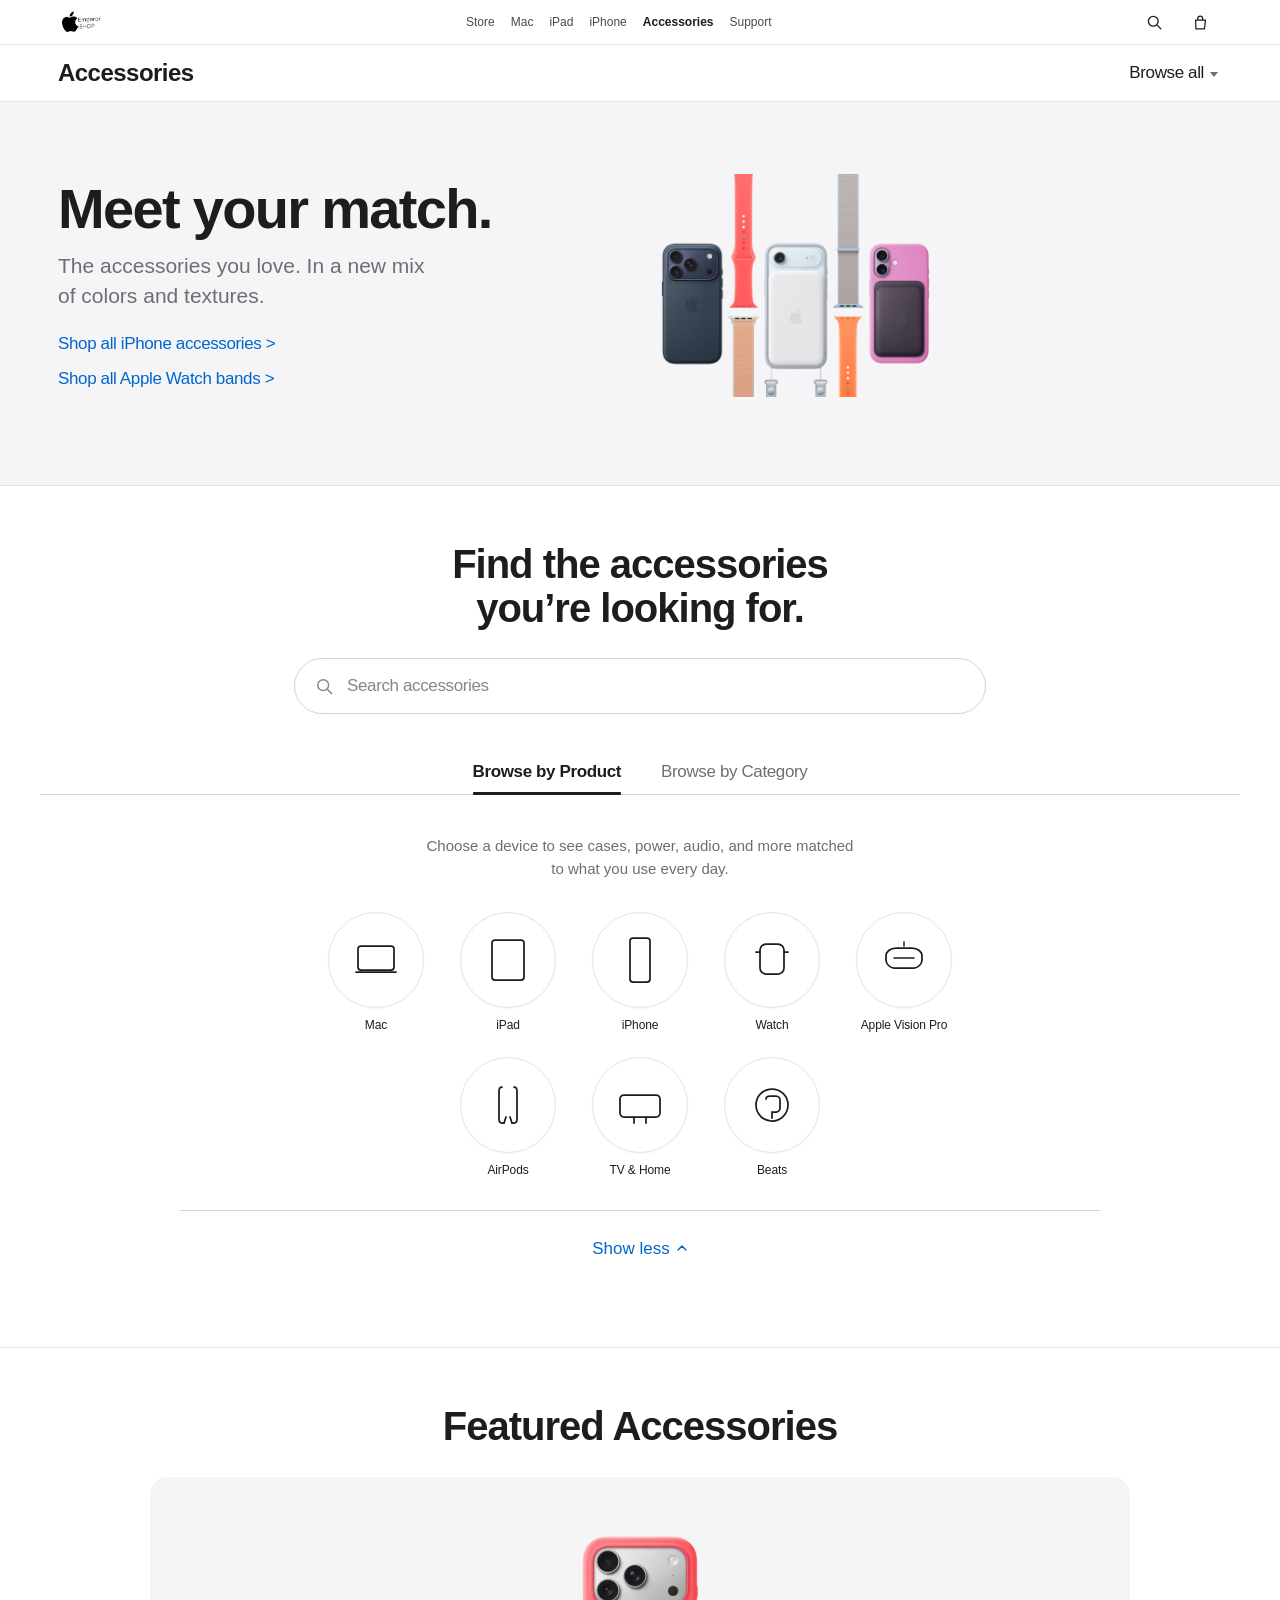
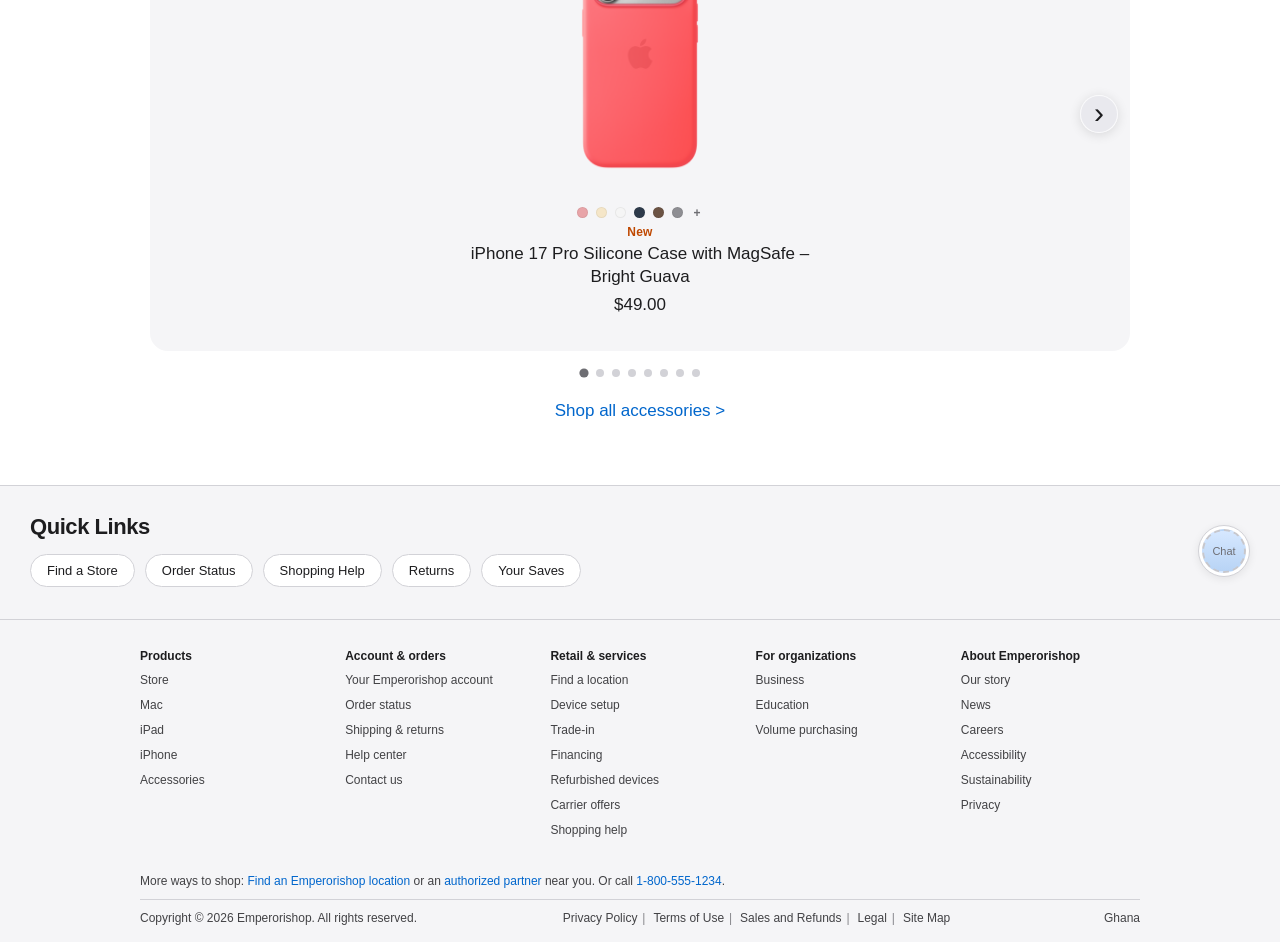
==== commit 5fb6d9b7: "Remove unused navigation links for Watch, Vision, AirPods, TV & Home, and Entertainment across multi" ====
--- a/accessories/index.html
+++ b/accessories/index.html
@@ -4,17 +4,11 @@
     <meta charset="UTF-8" />
     <meta name="viewport" content="width=device-width, initial-scale=1.0" />
     <title>Accessories - Emperorishop</title>
-    <link rel="preconnect" href="https://fonts.googleapis.com" />
-    <link rel="preconnect" href="https://fonts.gstatic.com" crossorigin />
-    <link
-      href="https://fonts.googleapis.com/css2?family=Inter:wght@400;500;600;700&display=swap"
-      rel="stylesheet"
-    />
     <link rel="stylesheet" href="../mac/mac.css" />
     <link rel="stylesheet" href="./accessories.css" />
     <link rel="stylesheet" href="../scroll-arrows.css" />
   </head>
-  <body>
+  <body class="page-accessories">
     <header class="mac-top-nav">
       <div class="mac-nav-wrap">
         <a href="../index.html" class="mac-brand" aria-label="Emperorishop home">
@@ -32,11 +26,6 @@
           <a href="../mac/">Mac</a>
           <a href="../ipad/">iPad</a>
           <a href="../iphone/">iPhone</a>
-          <a href="#">Watch</a>
-          <a href="#">Vision</a>
-          <a href="#">AirPods</a>
-          <a href="#">TV &amp; Home</a>
-          <a href="#">Entertainment</a>
           <a href="./index.html" class="is-active" aria-current="page">Accessories</a>
           <a href="../support/">Support</a>
         </nav>
@@ -95,7 +84,7 @@
           </div>
           <div class="accessories-hero-media">
             <img
-              src="../images/accessories-hero.png"
+              src="./images/accessories-header.png"
               alt=""
               width="980"
               height="560"
@@ -562,7 +551,7 @@
                 <article class="accessories-featured-slide" aria-hidden="false" data-featured-slide="0">
                   <div class="accessories-featured-slide-media">
                     <img
-                      src="../images/featured-iphone-accessory-1.png"
+                      src="./images/apple_silicon_case.png"
                       alt="iPhone 17 Pro Silicone Case with MagSafe in Bright Guava"
                       width="420"
                       height="420"
@@ -774,10 +763,6 @@
             <a href="../mac/">Mac</a>
             <a href="../ipad/">iPad</a>
             <a href="../iphone/">iPhone</a>
-            <a href="#">Watch</a>
-            <a href="#">Vision</a>
-            <a href="#">AirPods</a>
-            <a href="#">TV &amp; Home</a>
             <a href="./index.html" aria-current="page">Accessories</a>
           </div>
 
--- a/mac/mac.css
+++ b/mac/mac.css
@@ -216,8 +216,16 @@
   width: 88px;
   height: 72px;
   border-radius: 12px;
-  font-size: 9px;
-  padding: 4px;
+  padding: 0;
+  overflow: hidden;
+}
+
+.mac-product-img img {
+  width: 100%;
+  height: 100%;
+  object-fit: contain;
+  object-position: center;
+  display: block;
 }
 
 .mac-product-label {
@@ -342,11 +350,19 @@
 .mac-lineup-card-img {
   height: 220px;
   border-radius: 14px;
-  font-size: 11px;
-}
-
-.mac-lineup-card-img.placeholder {
-  border: 2px dashed #c7c7cc;
+  display: flex;
+  align-items: center;
+  justify-content: center;
+  overflow: hidden;
+}
+
+.mac-lineup-card-img img {
+  max-width: 100%;
+  max-height: 220px;
+  width: auto;
+  height: auto;
+  object-fit: contain;
+  display: block;
 }
 
 .mac-lineup-swatches {
@@ -581,11 +597,16 @@
   flex: 1;
   min-height: 188px;
   border-radius: 14px;
-  font-size: 11px;
-}
-
-.mac-why-img.placeholder {
-  border: 2px dashed #c7c7cc;
+  overflow: hidden;
+}
+
+.mac-why-img img {
+  width: 100%;
+  height: 100%;
+  min-height: 188px;
+  object-fit: cover;
+  object-position: center;
+  display: block;
 }
 
 .mac-why-expand {
@@ -689,18 +710,17 @@
   width: calc(100% + 56px);
   min-height: 260px;
   display: flex;
-  align-items: center;
+  align-items: stretch;
   justify-content: center;
-  font-size: 12px;
-  font-weight: 500;
-}
-
-.mac-switch-media.placeholder {
-  border: none;
-  border-top: 2px dashed #c7c7cc;
-  border-radius: 0;
-  background: linear-gradient(180deg, #fafafc 0%, #ececf0 100%);
-  color: var(--muted);
+  overflow: hidden;
+}
+
+.mac-switch-media img {
+  width: 100%;
+  min-height: 260px;
+  object-fit: cover;
+  object-position: center;
+  display: block;
 }
 
 .mac-essentials {
@@ -788,18 +808,17 @@
   width: calc(100% + 56px);
   min-height: 280px;
   display: flex;
-  align-items: center;
+  align-items: stretch;
   justify-content: center;
-  font-size: 12px;
-  font-weight: 500;
-}
-
-.mac-essentials-media.placeholder {
-  border: none;
-  border-top: 2px dashed #c7c7cc;
-  border-radius: 0;
-  background: linear-gradient(180deg, #fafafc 0%, #ececf0 100%);
-  color: var(--muted);
+  overflow: hidden;
+}
+
+.mac-essentials-media img {
+  width: 100%;
+  min-height: 280px;
+  object-fit: cover;
+  object-position: center;
+  display: block;
 }
 
 .quick-links-band {
@@ -1088,6 +1107,10 @@
     height: 190px;
   }
 
+  .mac-lineup-card-img img {
+    max-height: 190px;
+  }
+
   .mac-lineup-carousel {
     padding-bottom: 58px;
   }
--- a/accessories/accessories.css
+++ b/accessories/accessories.css
@@ -1,4 +1,12 @@
-/* Accessories page — extends ../mac/mac.css */
+/* Accessories page — extends ../mac/mac.css (Apple Store–style layout) */
+
+:root {
+  --accessories-content-max: 1200px;
+}
+
+body.page-accessories {
+  font-family: -apple-system, BlinkMacSystemFont, "SF Pro Text", "Helvetica Neue", Helvetica, Arial, sans-serif;
+}
 
 .visually-hidden {
   position: absolute;
@@ -18,9 +26,9 @@
 }
 
 .accessories-subnav-inner {
-  max-width: 1200px;
-  margin: 0 auto;
-  padding: 12px 18px;
+  max-width: var(--accessories-content-max);
+  margin: 0 auto;
+  padding: 12px max(18px, env(safe-area-inset-right)) 12px max(18px, env(safe-area-inset-left));
   display: flex;
   align-items: center;
   justify-content: space-between;
@@ -28,25 +36,27 @@
 }
 
 .accessories-subnav-title {
-  font-size: 21px;
+  font-size: 24px;
   font-weight: 600;
-  letter-spacing: -0.02em;
-  color: var(--text);
+  letter-spacing: -0.022em;
+  line-height: 1.1;
+  color: #1d1d1f;
 }
 
 .accessories-browse-btn {
   display: inline-flex;
   align-items: center;
   gap: 6px;
-  padding: 6px 12px;
+  padding: 6px 4px 6px 12px;
   margin: 0;
   border: none;
   border-radius: 8px;
   background: transparent;
   font-family: inherit;
-  font-size: 14px;
+  font-size: 17px;
   font-weight: 400;
-  color: var(--text);
+  letter-spacing: -0.022em;
+  color: #1d1d1f;
   cursor: pointer;
   -webkit-tap-highlight-color: transparent;
 }
@@ -77,17 +87,22 @@
 }
 
 .accessories-hero-inner {
-  max-width: 1200px;
-  margin: 0 auto;
-  padding: 48px 22px 56px;
+  max-width: var(--accessories-content-max);
+  margin: 0 auto;
+  padding: 72px max(18px, env(safe-area-inset-right)) 88px max(18px, env(safe-area-inset-left));
   display: grid;
-  grid-template-columns: minmax(0, 1fr) minmax(0, 1.15fr);
-  gap: 32px 40px;
-  align-items: center;
+  grid-template-columns: minmax(0, 2fr) minmax(0, 3fr);
+  column-gap: min(48px, 5vw);
+  row-gap: 36px;
+  align-items: center;
+}
+
+.accessories-hero-copy {
+  padding-right: min(8px, 2vw);
 }
 
 .accessories-hero-copy h1 {
-  font-size: clamp(40px, 5.5vw, 56px);
+  font-size: clamp(40px, 5vw, 56px);
   line-height: 1.05;
   font-weight: 600;
   letter-spacing: -0.03em;
@@ -96,11 +111,12 @@
 }
 
 .accessories-hero-copy p {
-  font-size: clamp(17px, 2.2vw, 21px);
-  line-height: 1.4;
+  font-size: clamp(17px, 2vw, 21px);
+  line-height: 1.4211;
+  font-weight: 400;
   color: #6e6e73;
   margin-bottom: 20px;
-  max-width: 36ch;
+  max-width: 32ch;
 }
 
 .accessories-hero-ctas {
@@ -111,10 +127,11 @@
 }
 
 .accessories-hero-ctas a {
-  color: var(--blue);
+  color: #0066cc;
   text-decoration: none;
   font-size: 17px;
-  line-height: 1.35;
+  line-height: 1.47059;
+  letter-spacing: -0.022em;
 }
 
 .accessories-hero-ctas a:hover {
@@ -123,51 +140,52 @@
 
 .accessories-hero-media {
   position: relative;
-  border-radius: 20px;
+  border-radius: 12px;
   overflow: hidden;
-  background: #e8e8ed;
-  aspect-ratio: 16 / 10;
-  max-height: min(420px, 52vw);
+  background: transparent;
   margin-left: auto;
   width: 100%;
+  max-width: 100%;
+  line-height: 0;
 }
 
 .accessories-hero-media img {
   width: 100%;
-  height: 100%;
-  object-fit: cover;
-  object-position: center;
+  max-width: 100%;
+  height: auto;
   display: block;
 }
 
 .accessories-find {
   background: #fff;
-  padding: 48px 22px 0;
+  padding: 56px max(18px, env(safe-area-inset-right)) 0 max(18px, env(safe-area-inset-left));
 }
 
 .accessories-find-inner {
-  max-width: 720px;
+  max-width: var(--accessories-content-max);
   margin: 0 auto;
   text-align: center;
 }
 
 .accessories-find-inner h2 {
-  font-size: clamp(28px, 4vw, 40px);
+  font-size: clamp(28px, 3.5vw, 40px);
   font-weight: 600;
   letter-spacing: -0.025em;
   line-height: 1.1;
-  margin-bottom: 24px;
+  margin: 0 auto 28px;
+  max-width: 22ch;
   color: #1d1d1f;
 }
 
 .accessories-search-wrap {
   position: relative;
-  margin-bottom: 28px;
+  max-width: 692px;
+  margin: 0 auto 32px;
 }
 
 .accessories-search-wrap svg {
   position: absolute;
-  left: 18px;
+  left: 20px;
   top: 50%;
   transform: translateY(-50%);
   color: #86868b;
@@ -176,14 +194,15 @@
 
 .accessories-search {
   width: 100%;
-  height: 52px;
-  padding: 0 20px 0 48px;
+  height: 56px;
+  padding: 0 22px 0 52px;
   border: 1px solid #d2d2d7;
-  border-radius: 999px;
+  border-radius: 980px;
   font-family: inherit;
   font-size: 17px;
+  letter-spacing: -0.022em;
   background: #fff;
-  color: var(--text);
+  color: #1d1d1f;
   outline: none;
   transition: border-color 0.2s ease, box-shadow 0.2s ease;
 }
@@ -200,20 +219,23 @@
 .accessories-tabs {
   display: flex;
   justify-content: center;
-  gap: 0;
+  flex-wrap: wrap;
+  gap: 0 40px;
   border-bottom: 1px solid #d2d2d7;
-  margin-top: 8px;
+  margin: 0;
+  padding: 0;
 }
 
 .accessories-tab {
   position: relative;
-  padding: 12px 20px 14px;
+  padding: 16px 0 12px;
   margin: 0;
   border: none;
   background: none;
   font-family: inherit;
   font-size: 17px;
   font-weight: 400;
+  letter-spacing: -0.022em;
   color: #6e6e73;
   cursor: pointer;
   -webkit-tap-highlight-color: transparent;
@@ -231,18 +253,19 @@
 .accessories-tab.is-active::after {
   content: "";
   position: absolute;
-  left: 12px;
-  right: 12px;
+  left: 0;
+  right: 0;
   bottom: -1px;
-  height: 2px;
+  height: 3px;
   background: #1d1d1f;
   border-radius: 1px;
 }
 
 .accessories-tab-panels {
-  padding: 32px 22px 64px;
-  max-width: 1200px;
-  margin: 0 auto;
+  padding: 40px max(18px, env(safe-area-inset-right)) 72px max(18px, env(safe-area-inset-left));
+  max-width: var(--accessories-content-max);
+  margin: 0 auto;
+  background: #fff;
 }
 
 .accessories-tab-panel {
@@ -640,18 +663,21 @@
 @media (max-width: 900px) {
   .accessories-hero-inner {
     grid-template-columns: 1fr;
-    padding-top: 36px;
-    padding-bottom: 44px;
-  }
-
-  .accessories-hero-media {
-    max-height: none;
-    aspect-ratio: 16 / 11;
-    order: -1;
+    padding: 48px max(18px, env(safe-area-inset-right)) 56px max(18px, env(safe-area-inset-left));
+    row-gap: 28px;
+    column-gap: 0;
+  }
+
+  .accessories-hero-copy {
+    padding-right: 0;
   }
 
   .accessories-hero-copy p {
     max-width: none;
+  }
+
+  .accessories-hero-media {
+    order: -1;
   }
 }
 
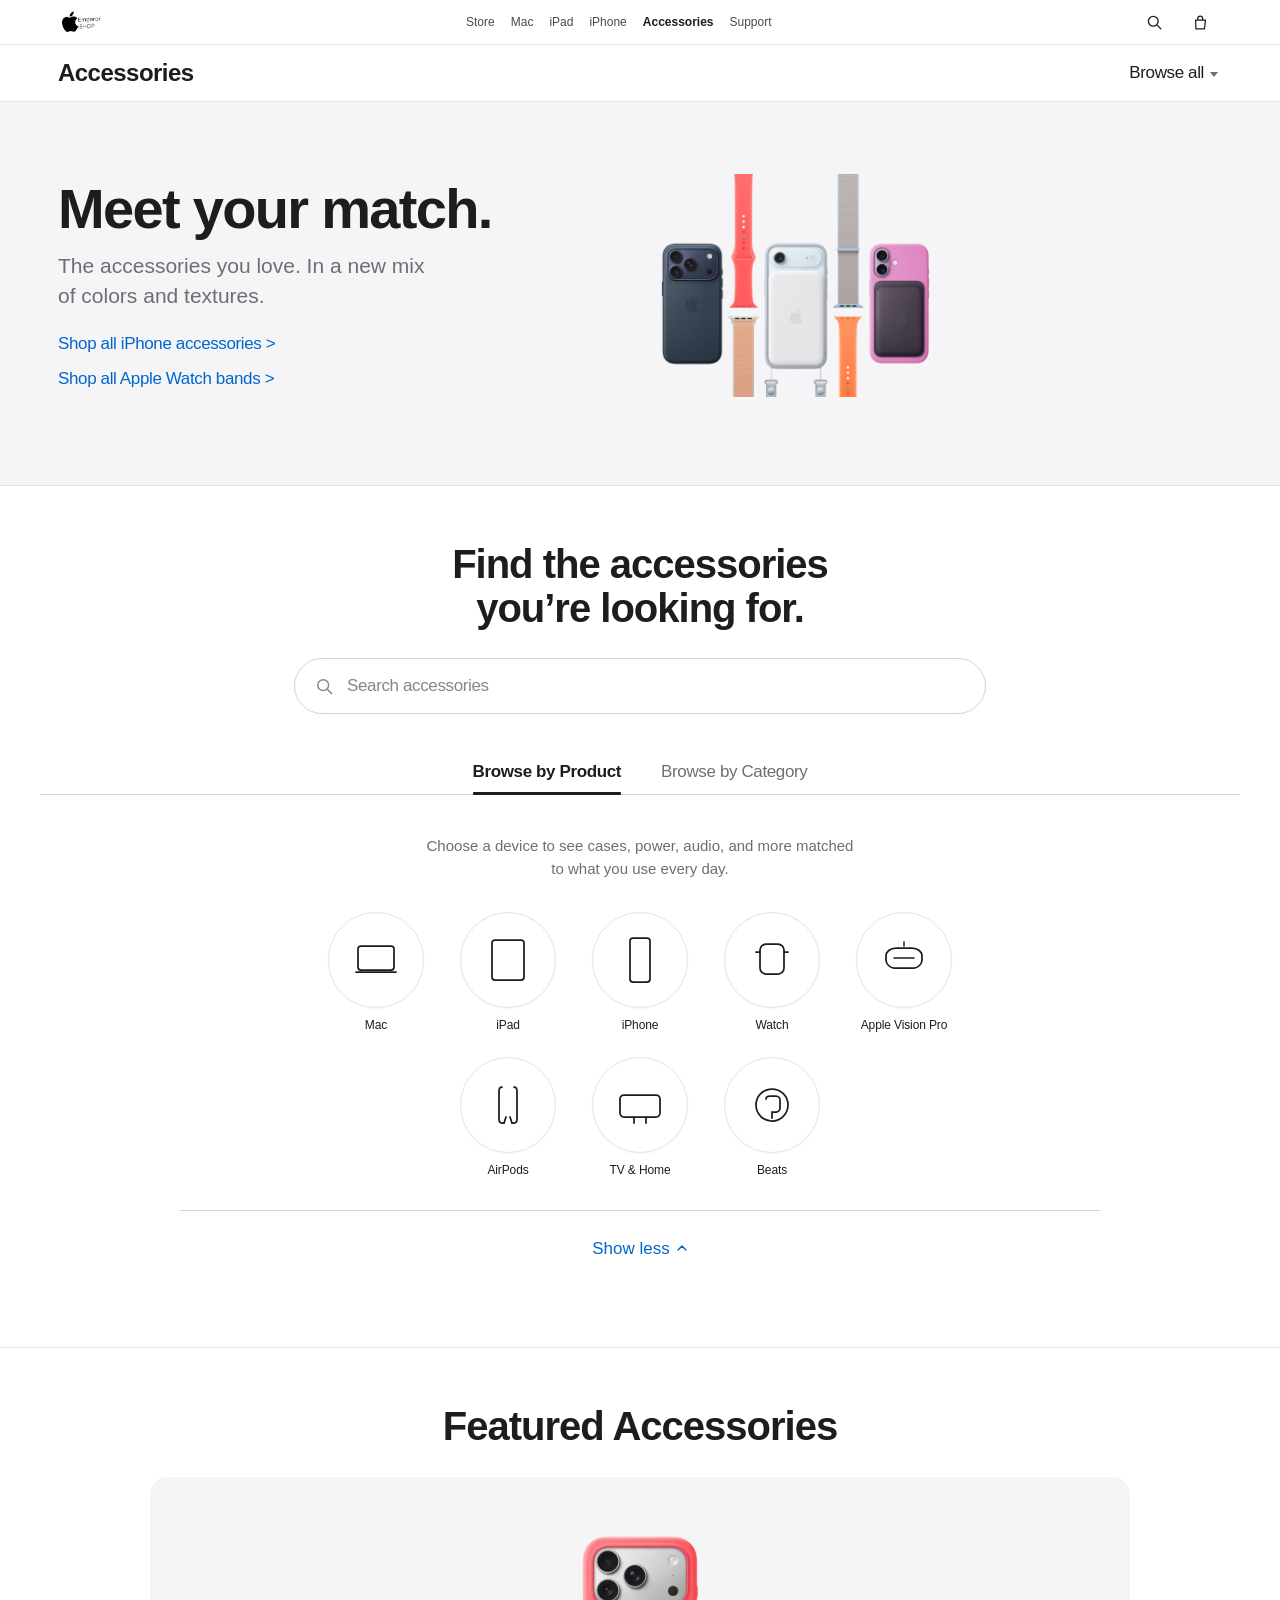
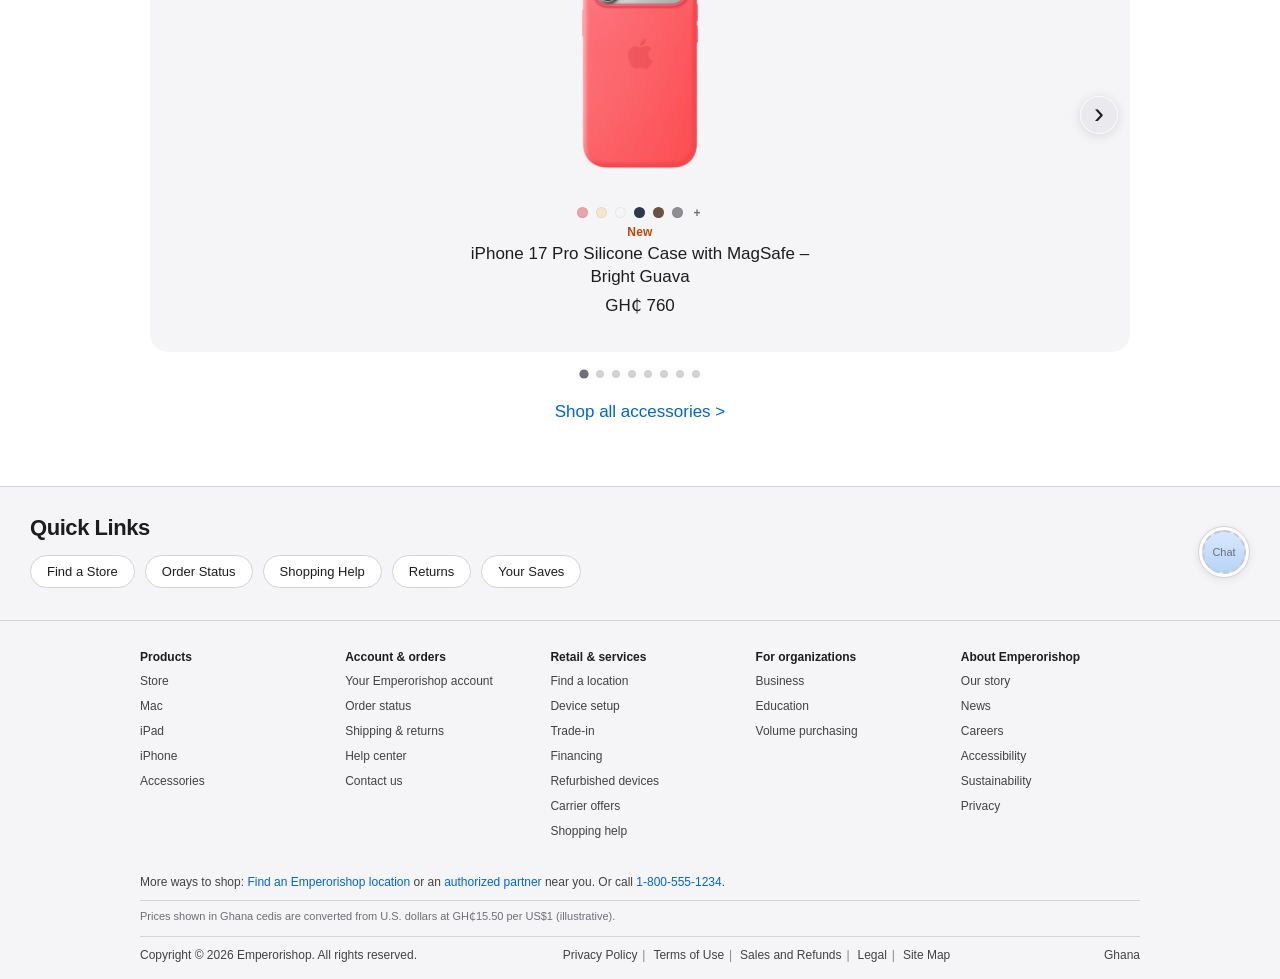
==== commit a3d88e92: "update pricing to ghs" ====
--- a/accessories/index.html
+++ b/accessories/index.html
@@ -571,7 +571,7 @@
                   <h3 class="accessories-featured-name">
                     iPhone 17 Pro Silicone Case with MagSafe – Bright Guava
                   </h3>
-                  <p class="accessories-featured-price">$49.00</p>
+                  <p class="accessories-featured-price">GH₵&nbsp;760</p>
                 </article>
                 <article class="accessories-featured-slide" aria-hidden="true" data-featured-slide="1">
                   <div class="accessories-featured-slide-media">
@@ -591,7 +591,7 @@
                   </div>
                   <p class="accessories-featured-badge">New</p>
                   <h3 class="accessories-featured-name">Clear Case with MagSafe for iPhone 17</h3>
-                  <p class="accessories-featured-price">$39.00</p>
+                  <p class="accessories-featured-price">GH₵&nbsp;605</p>
                 </article>
                 <article class="accessories-featured-slide" aria-hidden="true" data-featured-slide="2">
                   <div class="accessories-featured-slide-media">
@@ -609,7 +609,7 @@
                   </div>
                   <p class="accessories-featured-badge">New</p>
                   <h3 class="accessories-featured-name">AirPods Pro 3</h3>
-                  <p class="accessories-featured-price">$249.00</p>
+                  <p class="accessories-featured-price">GH₵&nbsp;3,860</p>
                 </article>
                 <article class="accessories-featured-slide" aria-hidden="true" data-featured-slide="3">
                   <div class="accessories-featured-slide-media">
@@ -628,7 +628,7 @@
                     <span class="accessories-featured-swatch accessories-featured-swatch--more">+</span>
                   </div>
                   <h3 class="accessories-featured-name">Sport Band for Apple Watch</h3>
-                  <p class="accessories-featured-price">$49.00</p>
+                  <p class="accessories-featured-price">GH₵&nbsp;760</p>
                 </article>
                 <article class="accessories-featured-slide" aria-hidden="true" data-featured-slide="4">
                   <div class="accessories-featured-slide-media">
@@ -645,7 +645,7 @@
                     <span class="accessories-featured-swatch" style="--swatch: #1d1d1f"></span>
                   </div>
                   <h3 class="accessories-featured-name">FineWoven Wallet with MagSafe</h3>
-                  <p class="accessories-featured-price">$59.00</p>
+                  <p class="accessories-featured-price">GH₵&nbsp;915</p>
                 </article>
                 <article class="accessories-featured-slide" aria-hidden="true" data-featured-slide="5">
                   <div class="accessories-featured-slide-media">
@@ -661,7 +661,7 @@
                     <span class="accessories-featured-swatch" style="--swatch: #ffffff"></span>
                   </div>
                   <h3 class="accessories-featured-name">MagSafe Charger (2 m)</h3>
-                  <p class="accessories-featured-price">$39.00</p>
+                  <p class="accessories-featured-price">GH₵&nbsp;605</p>
                 </article>
                 <article class="accessories-featured-slide" aria-hidden="true" data-featured-slide="6">
                   <div class="accessories-featured-slide-media">
@@ -680,7 +680,7 @@
                   </div>
                   <p class="accessories-featured-badge">New</p>
                   <h3 class="accessories-featured-name">Smart Folio for iPhone 17 Pro</h3>
-                  <p class="accessories-featured-price">$79.00</p>
+                  <p class="accessories-featured-price">GH₵&nbsp;1,225</p>
                 </article>
                 <article class="accessories-featured-slide" aria-hidden="true" data-featured-slide="7">
                   <div class="accessories-featured-slide-media">
@@ -697,7 +697,7 @@
                     <span class="accessories-featured-swatch" style="--swatch: #1d1d1f"></span>
                   </div>
                   <h3 class="accessories-featured-name">20W USB-C Power Adapter</h3>
-                  <p class="accessories-featured-price">$19.00</p>
+                  <p class="accessories-featured-price">GH₵&nbsp;295</p>
                 </article>
               </div>
             </div>
@@ -809,6 +809,9 @@
           <a href="#">authorized partner</a> near you. Or call
           <a href="tel:+18005551234">1-800-555-1234</a>.
         </div>
+        <p class="footer-pricing-note">
+          Prices shown in Ghana cedis are converted from U.S. dollars at GH₵15.50 per US$1 (illustrative).
+        </p>
 
         <div class="footer-legal">
           <p>Copyright © 2026 Emperorishop. All rights reserved.</p>
--- a/mac/mac.css
+++ b/mac/mac.css
@@ -454,6 +454,15 @@
 
 .mac-lineup-link-buy:hover {
   text-decoration: underline;
+}
+
+.mac-lineup-footnote {
+  max-width: 1200px;
+  margin: 0 auto;
+  padding: 12px 18px 0;
+  font-size: 12px;
+  line-height: 1.4;
+  color: var(--muted);
 }
 
 .mac-lineup-controls {
@@ -955,6 +964,15 @@
 .footer-shop-note a {
   color: #0066cc;
   text-decoration: none;
+}
+
+.footer-pricing-note {
+  margin: 0;
+  padding: 8px 0 12px;
+  border-bottom: 1px solid #d2d2d7;
+  font-size: 11px;
+  line-height: 1.4;
+  color: #6e6e73;
 }
 
 .footer-legal {
